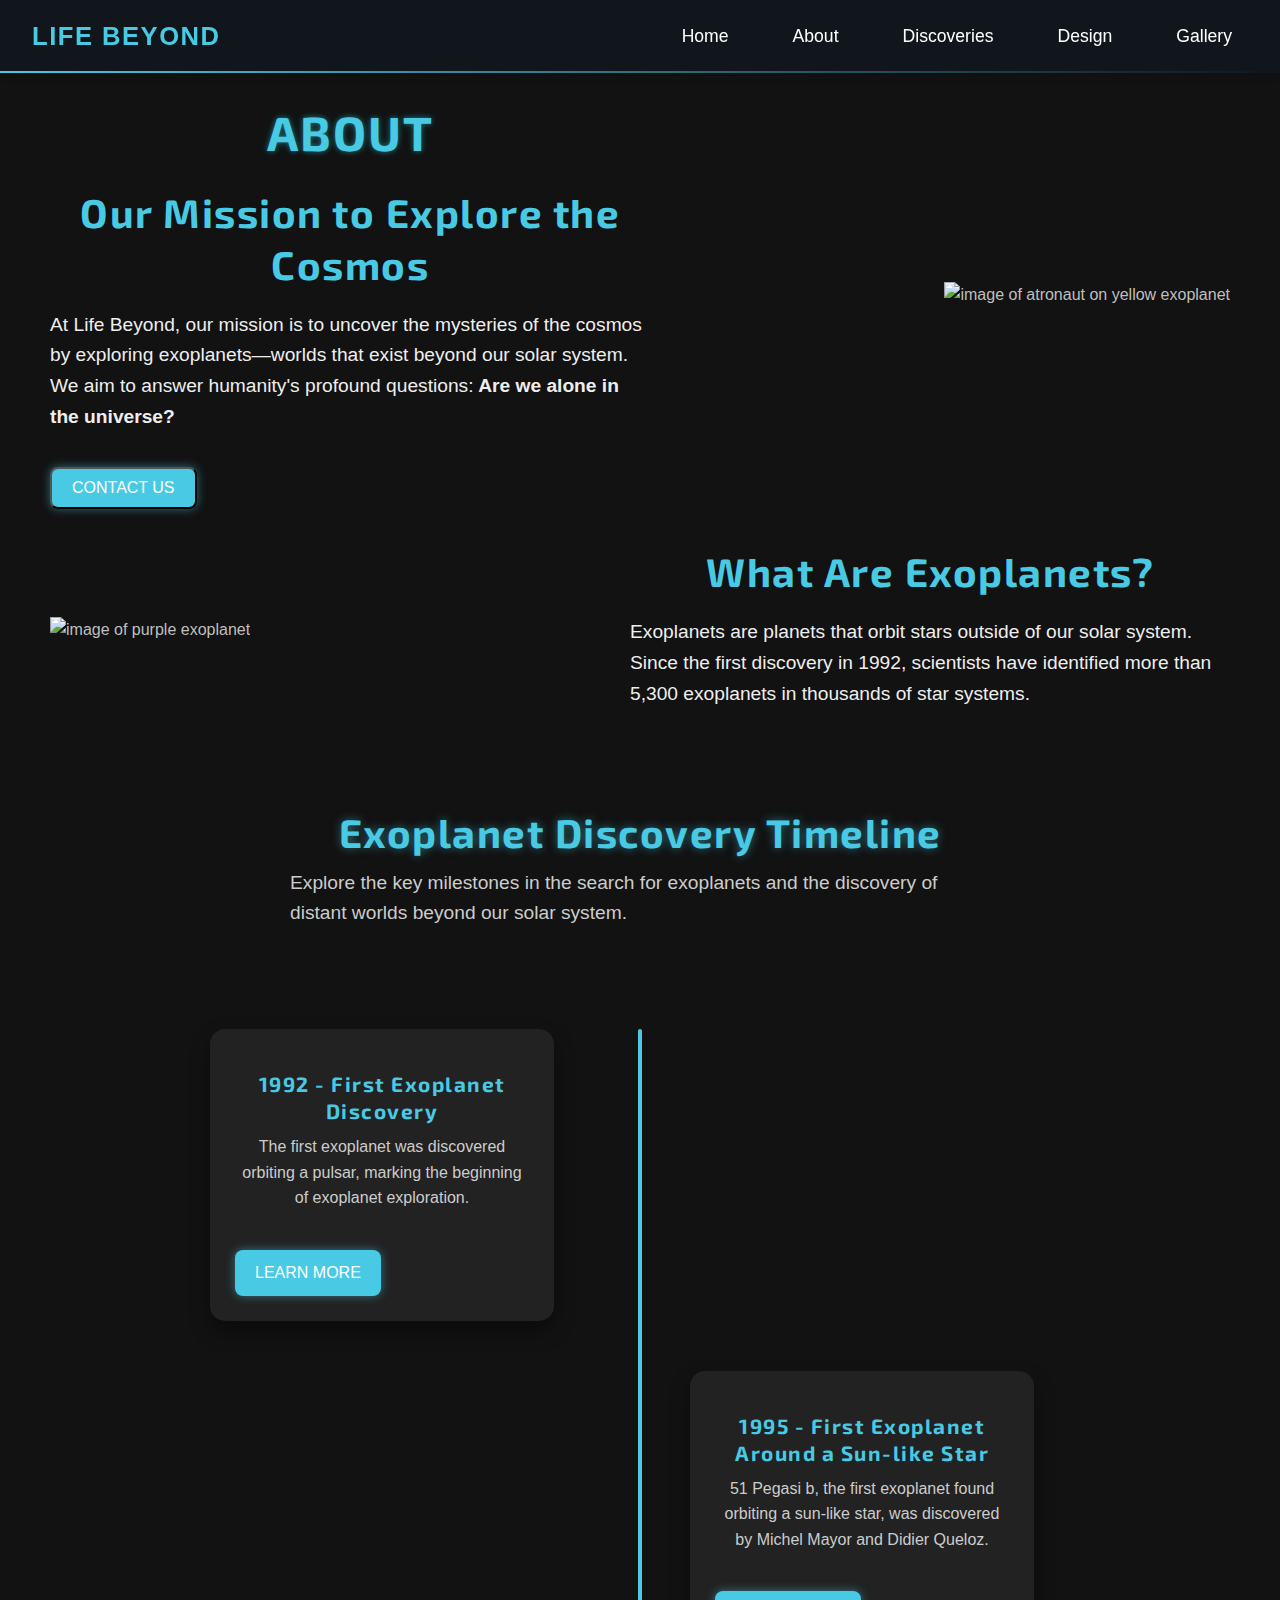
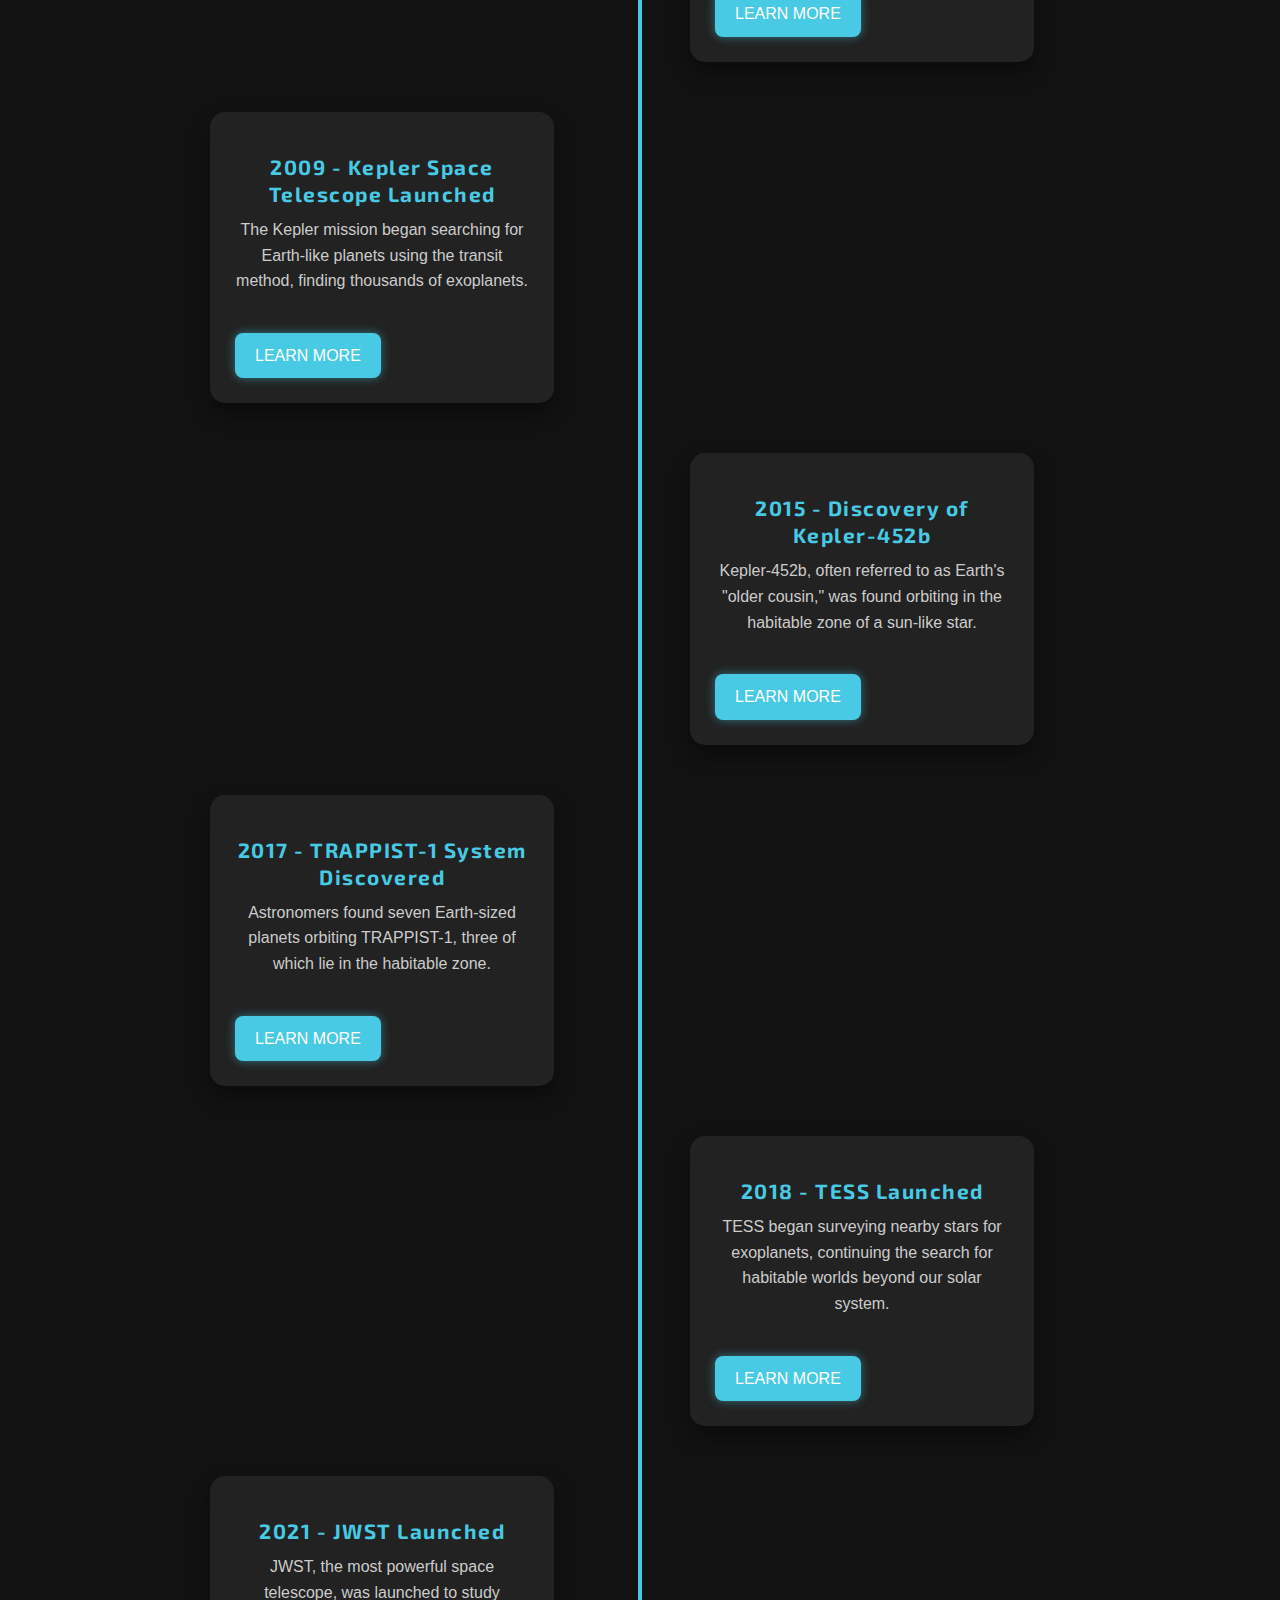
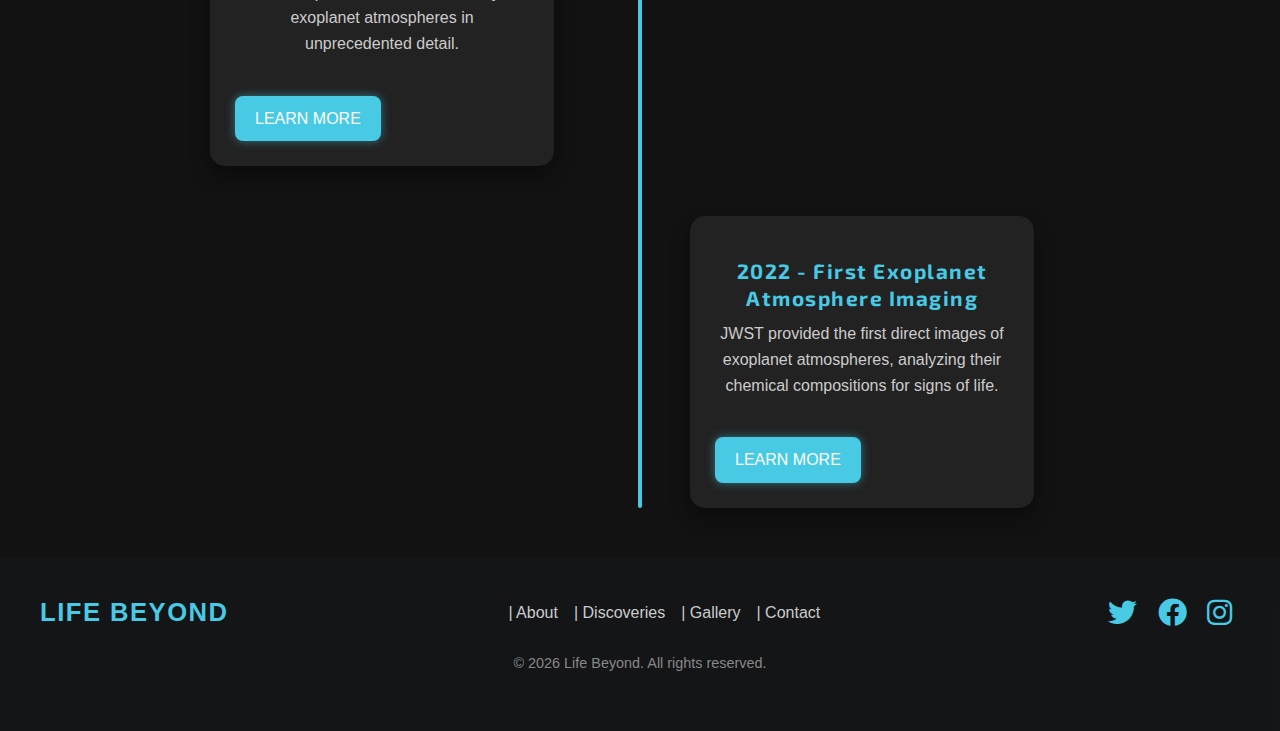
==== pages/about/index.html @ 1c59fee0 "scroll" ====
<!DOCTYPE html>
<html lang="en">
<head>
    <meta charset="UTF-8">
    <meta name="viewport" content="width=device-width, initial-scale=1.0">
    <title>About</title>
    <meta name="description" content="Explore the possibilities of life beyond Earth with our interactive data visualizations and insights into space research.">
    <meta name="author" content="Aaminah Habib">
    <meta name="keywords" content="space, exoplanets, life beyond earth, universe, space research">
    <meta property="og:title" content="Life Beyond">
    <meta property="og:description" content="Discover life beyond earth with interactive content and in-depth analysis.">
    <meta property="og:type" content="website">
    <link rel="stylesheet" href="../../assets/css/styles.css">
    <link rel="stylesheet" href="../../assets/css/about-styles.css">
        <!-- Font Awesome for icons  -->
    <link rel="stylesheet" href="https://cdnjs.cloudflare.com/ajax/libs/font-awesome/6.0.0-beta3/css/all.min.css">

</head>
<body>

    <!-- Navbar will be injected here -->
    <header id="navbar"></header>

    <main id="about-content">
       
         <!-- Section 1: Mission Overview -->
    <section class="section">
        <div class="section-text">
            <h1>About</h1>
            <h2>Our Mission to Explore the Cosmos</h2>
            <p>At Life Beyond, our mission is to uncover the mysteries of the cosmos by exploring exoplanets—worlds that exist beyond our solar system. We aim to answer humanity's profound questions:<strong> Are we alone in the universe?</strong></p>
        
         
        <!-- Contact Button to open the form modal -->
<button id="openFormBtn" class="button cta-button"  aria-label="Contact Us">Contact Us</button>


<!-- Modal for the form -->
<div id="formModal" class="modal">
    <div class="modal-content">
        <span class="closeBtn" aria-label="Close">&times;</span> <!-- Close button -->
        <h2>Contact Us</h2>
        <form id="contactForm" autocomplete="off">
            <div class="form-group">
                <label for="name">Name:</label>
                <input type="text" id="name" name="name" placeholder="Enter your name" required>
                <small class="error-message" id="nameError"></small>
            </div>

            <div class="form-group">
                <label for="email">Email:</label>
                <input type="email" id="email" name="email" placeholder="Enter your email" required>
                <small class="error-message" id="emailError"></small>
            </div>

            <div class="form-group">
                <label for="password">Password:</label>
                <input type="password" id="password" name="password" placeholder="Enter a strong password" required>
                <small class="error-message" id="passwordError"></small>
                <div class="password-strength" id="passwordStrength">
                    <div style="width: 0%; height: 100%;"></div>
                </div>
            </div>

            
            <div class="form-group">
                <label for="phone">Phone Number:</label>
                <input type="tel" id="phone" name="phone" placeholder="Enter phone number" required>
                <small class="error-message" id="phoneError"></small>
            </div>
            

            <div class="form-group">
                <label for="message">Message:</label>
                <textarea id="message" name="message" placeholder="Write your message (max 200 chars)" maxlength="200" required></textarea>
                <small class="error-message" id="messageError"></small>
            </div>

            <button type="submit" id="submitBtn" disabled>Submit</button>
            <p id="successMessage" style="display: none; color: green;">Form submitted successfully! We will reach out soon.</p>
        </form>
    </div>
</div>

        </div>
        <div class="section-image">
            <figure>
                <img src="/WSOA3029A_2549309/assets/images/exoplanet.png" alt="image of atronaut on yellow exoplanet" class="milestone-image">
        <!-- image credits-https://www.cleanpng.com/png-transitmethode-exoplanet-astronomy-6503883/ -->
            </figure>
            
    </div>
    </section>

    <!-- Section 2: What Are Exoplanets -->
    <section class="section reverse">
        <div class="section-text">
            <h2>What Are Exoplanets?</h2>
            <p>Exoplanets are planets that orbit stars outside of our solar system. Since the first discovery in 1992, scientists have identified more than 5,300 exoplanets in thousands of star systems.</p>
        </div>
        <div class="section-image">
          
    <figure>
        <figure>
            <img src="/WSOA3029A_2549309/assets/images/exoplanet.png" alt="image of purple exoplanet" class="milestone-image">
            <!-- image credits-https://www.cleanpng.com/png-halo-close-up-of-moon-with-pink-halo-8139968/download-png.html -->
    </figure>
        </div>
    </section>
   <!-- Section 3: Timeline Introduction -->
   <section class="timeline-intro">
    <h2>Exoplanet Discovery Timeline</h2>
    <p>Explore the key milestones in the search for exoplanets and the discovery of distant worlds beyond our solar system.</p>
</section>

 <!-- Section 3: Timeline of Discoveries -->
 <section class="timeline">
    <div class="milestone left">
        <h2>1992 - First Exoplanet Discovery</h2>
        <p>The first exoplanet was discovered orbiting a pulsar, marking the beginning of exoplanet exploration.</p>
        <a href="https://en.wikipedia.org/wiki/Exoplanet" class="button cta-button" aria-label="learn more button" target="_blank">Learn More</a>
    </div>

    <div class="milestone right">
        <h2>1995 - First Exoplanet Around a Sun-like Star</h2>
        <p>51 Pegasi b, the first exoplanet found orbiting a sun-like star, was discovered by Michel Mayor and Didier Queloz.</p>
        <a href="https://www.nasa.gov/feature/jpl/51-pegasi-b-first-exoplanet-around-a-sun-like-star" aria-label="learn more button" class="button cta-button" target="_blank">Learn More</a>
    </div>

    <div class="milestone left">
        <h2>2009 - Kepler Space Telescope Launched</h2>
        <p>The Kepler mission began searching for Earth-like planets using the transit method, finding thousands of exoplanets.</p>
        <a href="https://www.nasa.gov/mission_pages/kepler/overview/index.html" aria-label="learn more button" class="button cta-button" target="_blank">Learn More</a>
    </div>

    <div class="milestone right">
        <h2>2015 - Discovery of Kepler-452b</h2>
        <p>Kepler-452b, often referred to as Earth's "older cousin," was found orbiting in the habitable zone of a sun-like star.</p>
        <a href="https://www.nasa.gov/keplerbriefing0723" class="button cta-button" aria-label="learn more button" target="_blank">Learn More</a>
    </div>

    <div class="milestone left">
        <h2>2017 - TRAPPIST-1 System Discovered</h2>
        <p>Astronomers found seven Earth-sized planets orbiting TRAPPIST-1, three of which lie in the habitable zone.</p>
        <a href="https://www.nasa.gov/mission_pages/spitzer/news/spitzer20170222.html" aria-label="learn more button" class="button cta-button" target="_blank">Learn More</a>
    </div>

    <div class="milestone right">
        <h2>2018 - TESS Launched</h2>
        <p>TESS began surveying nearby stars for exoplanets, continuing the search for habitable worlds beyond our solar system.</p>
        <a href="https://www.nasa.gov/tess-transiting-exoplanet-survey-satellite" aria-label="learn more button" class="button cta-button" target="_blank">Learn More</a>
    </div>

    <div class="milestone left">
        <h2>2021 - JWST Launched</h2>
        <p>JWST, the most powerful space telescope, was launched to study exoplanet atmospheres in unprecedented detail.</p>
        <a href="https://www.nasa.gov/jwst" aria-label="learn more button"class="button cta-button" target="_blank">Learn More</a>
    </div>

    <div class="milestone right">
        <h2>2022 - First Exoplanet Atmosphere Imaging</h2>
        <p>JWST provided the first direct images of exoplanet atmospheres, analyzing their chemical compositions for signs of life.</p>
        <a href="https://www.nasa.gov/jwst/first-exoplanet-images" aria-label="learn more button" class="button cta-button" target="_blank">Learn More</a>
    </div>
</section>
<!-- Back to Top Button -->
<button id="back-to-top" title="Go to top" aria-label="Scroll back to top">↑</button>


</main>

    <!-- JS file for navigation -->
    <script src="../../assets/js/navigation.js" defer></script>
    <script src="../../assets/js/form.js" defer ></script>

    <!-- Include the intl-tel-input CSS -->
<link rel="stylesheet" href="https://cdnjs.cloudflare.com/ajax/libs/intl-tel-input/17.0.8/css/intlTelInput.css">

<!-- Include the intl-tel-input JS -->
<script src="https://cdnjs.cloudflare.com/ajax/libs/intl-tel-input/17.0.8/js/intlTelInput.min.js"></script>

</body>
</html>
---- assets/css/styles.css ----
/* Import Google Font (Orbitron) for a spacey, futuristic feel */
@import url('https://fonts.googleapis.com/css2?family=Exo+2:wght@400;600&display=swap');
/* Universal styles */
* {
  margin: 0;
  padding: 0;
  box-sizing: border-box;
}

body {
  font-family: 'Arial', sans-serif;
  background-color: #121212; /* #282828 Space-like dark background */
  color: #bfbfbf;
  margin: 0;
  padding-top: 70px;
  line-height: 1.6; 
}
/* Ensure the main layout takes up the full height of the page */
html, body {
  height: 100%;
  margin: 0;
  display: flex;
  flex-direction: column;
}

/* The main content should take up all available space, pushing the footer to the bottom */
#content {
  flex: 1;
}
/* Main Heading (H1) */
h1 {
  font-family: 'Exo 2', sans-serif; /* Futuristic and soft */
  font-size: 3rem; /* Largest heading */
  color: #48cae4; /* Teal color */
  
  text-align: center;
  letter-spacing: 2px; /* Spaced out for emphasis */
  margin: 1.5rem 0;
  line-height: 1.2;
  transition: color 0.3s ease-in-out;
  text-transform: uppercase;
  /* Subtle Glow Effect */
  text-shadow: 
    0 0 5px rgba(72, 202, 228, 0.4), 
    0 0 8px rgba(0, 255, 255, 0.2);
}

/* Heading 2 (H2) */
h2 {
  font-family: 'Exo 2', sans-serif;
  font-size: 2.4rem; /* Slightly smaller than H1 */
  color: #cccccc; /* Lighter color for hierarchy */
  
  text-align: center;
  letter-spacing: 1.5px;
  margin: 1rem 0;
  line-height: 1.3;
  text-shadow: none; /* No glow for subheadings */
}

/* Heading 3 (H3) */
h3 {
  font-family: 'Exo 2', sans-serif;
  font-size: 2rem;
  color: #cccccc;
  
  text-align: center;
  letter-spacing: 1.2px;
  margin: 0.8rem 0;
  line-height: 1.3;
  text-shadow: none;
}

/* Heading 4 (H4) */
h4 {
  font-family: 'Exo 2', sans-serif;
  font-size: 1.6rem;
  color: #b0b0b0;
 
  text-align: center;
  letter-spacing: 1px;
  margin: 0.8rem 0;
  line-height: 1.3;
  text-shadow: none;
}

/* Heading 5 (H5) */
h5 {
  font-family: 'Exo 2', sans-serif;
  font-size: 1.4rem;
  color: #a0a0a0;

  text-align: center;
  letter-spacing: 0.8px;
  margin: 0.6rem 0;
  line-height: 1.3;
  text-shadow: none;
}

/* Heading 6 (H6) */
h6 {
  font-family: 'Exo 2', sans-serif;
  font-size: 1.2rem;
  color: #909090;
 
  text-align: center;
  letter-spacing: 0.6px;
  margin: 0.6rem 0;
  line-height: 1.2;
  text-shadow: none;
}

/* Responsive scaling for smaller screens */
@media (max-width: 768px) {
  h1 {
    font-size: 2.2rem;
    letter-spacing: 1.2px;
  }

  h2 {
    font-size: 2rem;
    letter-spacing: 1.2px;
  }

  h3 {
    font-size: 1.8rem;
    letter-spacing: 1px;
  }

  h4 {
    font-size: 1.4rem;
  }

  h5 {
    font-size: 1.2rem;
  }

  h6 {
    font-size: 1rem;
  }
}

/* General body paragraph styling */
p {
  font-family: 'Roboto', sans-serif; /* Clean, modern font */
  font-size: 1rem; /* Equivalent to 16px */
  line-height: 1.6; /* Comfortable line height */
  color: #eeeeee; /* Soft off-white for readability */
  margin-bottom: 1.5rem; /* Space between paragraphs */
  text-align: left; /* Left-aligned for readability */
  max-width: 800px; /* Limit the width to improve readability on larger screens */
  margin-left: auto; /* Center the text block */
  margin-right: auto;
}

/* Alternative paragraph style for quotes or special emphasis */
p.quote {
  font-size: 1.2rem; /* Slightly larger for emphasis */
  color: #48cae4; /* Match your theme color */
  font-style: italic; /* Italics for emphasis */
  text-align: center; /* Centered for a quote effect */
  line-height: 1.8; /* More space for emphasis */
}

/* Links inside paragraphs */
p a {
  color: #48cae4; /* Use your theme's teal color for links */
  text-decoration: underline;
  transition: color 0.3s ease-in-out;
}

p a:hover {
  color: #00ffff; /* Lighter hover effect for interaction */
}

/* Global Button Style */
.button {
  background-color: #48cae4;
  color: white;
  padding: 10px 20px; /* Reduced padding */
  border-radius: 8px; /* Slightly smaller radius */
  font-size: 1rem; /* Reduced font size */
  text-transform: uppercase;
  text-decoration: none;
  box-shadow: 0 0 10px rgba(72, 202, 228, 0.5); /* Smaller shadow */
  transition: box-shadow 0.3s ease, transform 0.3s ease;
  margin-top: 15px; /* Reduced margin */
  display: inline-block;
  cursor: pointer;
}

/* Hover state: button gets slightly bigger and glows */
.button:hover {
  transform: scale(1.05); /* Slightly increase size */
  box-shadow: 0 6px 15px rgba(72, 202, 228, 0.8); /* More pronounced glow effect */
}

/* Active (click) state: button darkens slightly */
.button:active {
  background-color: #36b0c2; /* Darker teal color */
  transform: scale(0.98); /* Slightly smaller to simulate click */
  box-shadow: 0 4px 8px rgba(72, 202, 228, 0.7); /* Maintain slight shadow on click */
}

/* Navbar Styles */
/* Navbar Logo Styles */
.navbar-logo .logo-link {
  font-family: 'Orbitron', sans-serif; /* Futuristic font */
  font-size: 1.6rem; /* Adjust size as needed */
  text-transform: uppercase;
  color: #48cae4; /* Keep the teal color consistent */
  text-decoration: none;
  font-weight: bold;
  letter-spacing: 1.5px;
  display: flex;
  align-items: center;
  transition: color 0.3s ease, text-shadow 0.3s ease;
}

/* Add icon before the text */
.navbar-logo .logo-link i {
  margin-right: 10px;
  font-size: 1.4rem; /* Icon size */
  transition: transform 0.3s ease; /* Add hover animation */
}

/* Logo hover effects */
.navbar-logo .logo-link:hover {
  color: #00ffff; /* Slightly brighter color on hover */
  text-shadow: 0 0 10px rgba(0, 255, 255, 0.6); /* Neon glow effect */
}

.navbar-logo .logo-link:hover i {
  transform: rotate(20deg); /* Slight tilt for the icon on hover */
  
}

.navbar {
  display: flex;
  justify-content: space-between;
  align-items: center;
  padding: 1rem 2rem;
  background-color: #10161b;
  backdrop-filter: none; /* Remove the frosted glass effect */
  color: #ffffff;
  position: fixed;
  top: 0;
  width: 100%;
  z-index: 1000;
  transition: all 0.3s ease-in-out;
  box-shadow: 0 4px 8px rgba(0, 0, 0, 0.1); /* Soft shadow to lift the nav */
}

/* Add more shadow when scrolling */
.navbar.scrolled {
  background-color: rgba(26, 37, 47, 0.8); /* Darker opaque when scrolling */
  box-shadow: 0 8px 16px rgba(0, 0, 0, 0.3); /* Enhance shadow on scroll */
  transition: background-color 0.3s ease;
}

/* Thin separator line beneath the navbar */
.navbar::after {
  content: '';
  position: absolute;
  bottom: 0;
  left: 0;
  width: 100%;
  height: 2px;
  background: linear-gradient(to right, #48cae4, transparent); /* Cool gradient line */
}

/* Adjust navbar links to stand out against the transparent background */
.navbar-links a {
  color: #ffffff;
  text-decoration: none;
  font-size: 1.1rem;
  padding: 0.5rem 1rem;
  transition: color 0.3s ease, opacity 0.3s ease;
  position: relative;
}

/* On hover, make text teal */
.navbar-links a:hover {
  color: #48cae4;
  opacity: 1;
}


.navbar-logo a {
  color: #48cae4; /* Teal for a sleek, modern look */
  font-size: 2rem;
  text-decoration: none;
  font-weight: bold;
  letter-spacing: 1.5px;
}

.navbar-links ul {
  list-style: none;
  display: flex;
  gap: 2rem;
}

.navbar-links li {
  position: relative;
}

.navbar-links a {
  color: #ffffff;
  text-decoration: none;
  font-size: 1.1rem;
  padding: 0.5rem 1rem;
  transition: color 0.3s ease, opacity 0.3s ease;
  position: relative; /* Needed for icon positioning */
}

.navbar-links a:hover {
  color: #48cae4;
  opacity: 1; /* Full opacity on hover */
}

/* Reduce opacity of other menu items on hover */
.navbar-links a:not(:hover) {

  transition: opacity 0.3s ease;
}

/* Icons - initially hidden */
.navbar-links i {
  opacity: 0; /* Hide icon by default */
  position: absolute;
  left: -1.5rem; /* Position icon left of the text */
  transition: opacity 0.3s ease;
}

/* Show icon on hover */
.navbar-links a:hover i {
  opacity: 1; /* Show icon on hover */
}

/* Current page indicator */
.navbar-links a.active {
  color: #48cae4; /* Highlight current page */
  border-bottom: 2px solid #48cae4;
}

.navbar-links a.active i {
  opacity: 1; /* Keep the icon visible on the current page */
}

@media (max-width: 768px) {
  .navbar-links a:hover {
    color: #48cae4;
    border-bottom: none; /* No underline in mobile view */
  }

  .navbar-links i {
    left: 0; /* Adjust icon position in mobile */
  }
}

/* Mobile Toggle Button */
.navbar-toggle {
  display: none;
  cursor: pointer;
  z-index: 2000; /* Ensure the close button stays on top */
}

.navbar-toggle .toggle-icon {
  font-size: 2rem;
  color: #ffffff; /* Initially white */
  transition: all 0.3s ease-in-out;
}

.navbar-toggle .toggle-icon:hover {
  color: #48cae4; /* Change to teal when hovered */
}

/* Full-screen mobile navigation */
.navbar-links {
  transition: transform 0.3s ease-in-out;
}

@media (max-width: 768px) {
  .navbar-links {
    position: fixed;
    top: 0;
    right: 0;
    width: 100%;
    height: 100vh;
    background-color: rgba(0, 0, 0, 0.9); /* Slightly transparent for sleekness */
    display: flex;
    justify-content: center;
    align-items: center;
    transform: translateX(100%); /* Hidden off-screen */
    z-index: 1000; /* Adjust z-index to stay below toggle icon */
  }

  .navbar-links.active {
    transform: translateX(0); /* Slide-in menu */
  }
  

  .navbar-links ul {
    flex-direction: column;
    gap: 2.5rem;
  }

  .navbar-links a {
    font-size: 2rem;
  }

  .navbar-toggle {
    display: block;
    position: relative;
    z-index: 2001;
  }
}
/* Default white text for navbar links */
.navbar-links a {
  color: #ffffff;  /* Make all links white */
  text-decoration: none;
  font-size: 1.1rem;
  padding: 0.5rem 1rem;
  transition: color 0.3s ease, border-bottom 0.3s ease, opacity 0.3s ease;
  position: relative;
}

/* Active link styling: Highlight current page */
.navbar-links li.active a {
  color: #48cae4;  /* Teal color for the active page */
  border-bottom: 2px solid #48cae4; /* Underline to highlight */
}

/* Active link icon styling */
.navbar-links li.active i {
  opacity: 1; /* Show icon for the active page */
  color: #48cae4; /* Highlight the icon as well */
}

/* On hover, make text teal and show the icon */
.navbar-links a:hover {
  color: #48cae4;
  opacity: 1;
  
}

.navbar-links i {
  opacity: 0; /* Hide icons by default */
  transition: opacity 0.3s ease;
}

/* Show icons when hovering on a link */
.navbar-links a:hover i {
  opacity: 1; /* Show icons on hover */
  transform: scale(1.05); /* Slightly increase size */
}


/* Smooth scrolling */
html {
  scroll-behavior: smooth;
}

/* Navbar shadow on scroll */
.navbar.scrolled {
  background-color: #10161b; /* Slightly darker on scroll */
  box-shadow: 0 8px 16px rgba(0, 0, 0, 0.3); /* Enhance shadow on scroll */
  transition: background-color 0.3s ease;
}


/* Footer styling */
.footer {
  background: rgba(26, 37, 47, 0.2); /* Transparent with subtle gradient */
  backdrop-filter: none; /* not anymore for now Frosted glass effect */
  color: #cccccc;
  padding: 2rem 0;
  text-align: center;
  width: 100%;
  bottom: 0;
}

.footer-content {
  display: flex;
  justify-content: space-between;
  align-items: center;
  flex-wrap: wrap;
  max-width: 1200px;
  margin: 0 auto;
}

/* Footer logo */
.footer-logo .logo-link {
  font-family: 'Orbitron', sans-serif;
  font-size: 1.6rem;
  color: #48cae4;
  text-transform: uppercase;
  text-decoration: none;
  font-weight: bold;
  letter-spacing: 1.5px;
  transition: color 0.3s ease, text-shadow 0.3s ease;
}

.footer-logo .logo-link:hover {
  color: #00ffff;
  text-shadow: 0 0 10px rgba(0, 255, 255, 0.6);
}

/* Social media icons */
.footer-social a {
  margin: 0 0.5rem;
  font-size: 1.8rem; /* Larger icons for better touch interaction */
  color: #48cae4;
  transition: color 0.3s ease, text-shadow 0.3s ease;
}

.footer-social a:hover {
  color: #ffffff;
  text-shadow: 0 0 10px #48cae4;
}

/* Footer navigation links */
.footer-links ul {
  list-style: none;
  display: flex;
  gap: 1rem;
  padding: 0;
}

.footer-links li {
  display: inline;
}

.footer-links a {
  color: #cccccc;
  text-decoration: none;
  transition: color 0.3s ease;
}

.footer-links a:hover {
  color: #00ffff;
  text-shadow: 0 0 10px rgba(0, 255, 255, 0.6);
}

/* Copyright */
.footer-copyright {
  margin-top: 1rem;
  font-size: 0.9rem;
  color: #888;
  text-align: center;
 
  
}

/* Responsive Footer for Smaller Screens */
@media (max-width: 768px) {
  .footer-content {
    flex-direction: column;
    text-align: center;
  }

  .footer-links ul {
    flex-direction: column;
    gap: 10px;
  }

  .footer-logo a {
    font-size: 1.4rem;
  }

  .footer-social a {
    font-size: 1.6rem;
  }
}


/* Back to Top Button */
#back-to-top {
  display: none; /* Hidden by default */
  position: fixed; /* Stays in place when scrolling */
  bottom: 20px; /* 20px from the bottom of the page */
  right: 20px; /* 20px from the right of the page */
  z-index: 9999; /* Ensures it's above all other elements, including the footer */
  font-size: 18px;
  background-color: #48cae4; /* Button color */
  color: white;
  border: none;
  outline: none;
  width: 50px;
  height: 50px;
  border-radius: 40%; /* Round button */
  cursor: pointer;
  box-shadow: 0 5px 10px rgba(0, 0, 0, 0.2); /* Optional shadow */
  transition: opacity 0.3s ease;
}

/* Button hover effect */
#back-to-top:hover {
  transform: scale(1.05); /* Slightly increase size */
  box-shadow: 0 6px 15px rgba(72, 202, 228, 0.8); /* More pronounced glow effect */
}

#back-to-top:active {
  background-color: #36b0c2; /* Darker teal color */
  transform: scale(0.98); /* Slightly smaller to simulate click */
  box-shadow: 0 4px 8px rgba(72, 202, 228, 0.7); /* Maintain slight shadow on click */
}



/* Show the button when it's visible */
#back-to-top.show {
  display: block;
}
/* For tablet and smaller screens */
@media (max-width: 768px) {
  #back-to-top {
    width: 40px;
    height: 40px;
    font-size: 16px;
    bottom: 15px; /* Slightly higher for smaller screens */
    right: 15px; /* Adjust right spacing */
  }
}

/* For mobile screens */
@media (max-width: 480px) {
  #back-to-top {
    width: 35px;
    height: 35px;
    font-size: 14px;
    bottom: 10px; /* Further adjustment */
    right: 10px; /* Adjust right spacing */
  }
}

/*line styles*/
/* Container for the starry line */

.starry-line {
  position: relative;
  width: 100%;
  height: 5px; /* Narrow line for subtle effect */
  background: linear-gradient(to right, #243B55, #141E30); /* Subtle dark gradient */
  overflow: hidden;
}

/* Styling for sparkles */
.sparkle {
  position: absolute;
  width: 3px;
  height: 3px;
  border-radius: 50%;
  background-color: #FFD700; /* Gold color for the sparkles */
  opacity: 0;
  animation: sparkle 3s infinite ease-in-out;
}

/* Animation for sparkles */
@keyframes sparkle {
  0%, 100% { opacity: 0; }
  50% { opacity: 1; } /* Peak opacity at mid-point to create a twinkle effect */
}
/* Larger screens */
@media (min-width: 768px) {
  .sparkle {
    width: 3px; /* Slightly larger sparkles for tablets and desktops */
    height: 3px;
  }
}

/* Animation for sparkles */
@keyframes sparkle {
  0%, 100% { opacity: 0; }
  50% { opacity: 1; } /* Peak opacity at mid-point to create a twinkle effect */
}
---- assets/css/about-styles.css ----
/* Section layout styling for larger screens (default) */
.section {
    display: flex;
    padding: 10px 50px; 
    align-items: center;
    justify-content: space-between;
}

.section.reverse {
    flex-direction: row-reverse;
}

/* Section Text */
.section-text {
    max-width: 600px;
    animation: fadeIn 2s ease-in-out;
}

.section-text h2 {
    font-size: 2.5rem;
    color: #48cae4;
    margin-bottom: 20px;
}

.section-text p {
    font-size: 1.2rem;
    line-height: 1.6;
    margin-bottom: 20px;
}

/* Section Images */
.section-image img {
    max-width: 400px;
 
    animation: slideIn 2s ease-in-out;
}

/* Styling for Contact Button */
.contact-button {
    display: inline-block;
    padding: 12px 24px;
    background-color: #48cae4;
    color: white;
    text-transform: uppercase;
    font-weight: bold;
    border-radius: 8px;
    text-decoration: none;
    margin-top: 20px;
    font-size: 1.1rem;
    transition: background-color 0.3s ease, transform 0.3s ease;
  
}

/* Hover Effect */
.contact-button:hover {
    transform: scale(1.1);
    box-shadow: 0 0 10px rgba(72, 202, 228, 0.7);
}

/* Responsive Button */
@media (max-width: 768px) {
    .contact-button {
        font-size: 1rem;
        padding: 10px 20px;
    }
}






/* Timeline Introduction Styling */
.timeline-intro {
    text-align: left;
    padding: 50px 20px;
    color: #48cae4;
}

.timeline-intro h2 {
    font-size: 2.5rem;
    margin-bottom: 10px;
    color: #48cae4;
    text-shadow: 0 0 10px rgba(72, 202, 228, 0.5);
}

.timeline-intro p {
    font-size: 1.2rem;
    color: #cccccc;
    max-width: 700px;
    margin: 0 auto;
}

/* Timeline Styling */
.timeline {
    position: relative;
    max-width: 900px;
    margin: 50px auto;
    padding: 0 20px;
}

/* Central Line */
.timeline::after {
    content: '';
    position: absolute;
    width: 4px;
    background-color: #48cae4;
    top: 0;
    bottom: 0;
    left: 50%;
    margin-left: -2px;
    border-radius: 2px; /* Rounded timeline */
}

/* Timeline Card Styling */
.milestone {
    padding: 25px;
    background: #222;
    position: relative;
    width: 40%;
    border-radius: 15px;
    box-shadow: 0 10px 20px rgba(0, 0, 0, 0.4);
    margin-bottom: 50px;
    animation: fadeInUp 1.5s ease-in-out;
    transition: transform 0.3s ease;
    cursor: pointer;
}

/* Hover effect on card */
.milestone:hover {
    transform: scale(1.05); /* Slight zoom */
}

.milestone h2 {
    font-size: 1.3rem;
    color: #48cae4;
    margin-bottom: 10px;
    text-align: center;
}

.milestone p {
    color: #cccccc;
    font-size: 1rem;
    line-height: 1.6;
    text-align: center;
}

/* Left and Right Positioning */
.milestone.left {
    left: 0;
}

.milestone.right {
    left: 50%;
    transform: translateX(50px);
}

.milestone img {
    display: block;
    max-width: 50px;
    margin: 10px auto;
    border-radius: 50%;
    border: 2px solid #48cae4;
}

/* Hover effect on image */
.milestone img:hover {
    transform: scale(1.1);
    box-shadow: 0 0 10px rgba(72, 202, 228, 0.7);
}

/* Keyframes for Fade-in Animation */
@keyframes fadeInUp {
    from {
        opacity: 0;
        transform: translateY(30px);
    }
    to {
        opacity: 1;
        transform: translateY(0);
    }
}

/* Responsive Adjustments for Tablets */
@media (max-width: 1024px) {
    .section {
        flex-direction: column;
        text-align: center;
        padding: 50px 20px;
    }

    .section-text {
        margin-bottom: 20px;
    }

    .section-image img {
        max-width: 300px;
    }

    .milestone {
        width: 80%;
        margin: 20px auto;
    }

    .milestone.left, .milestone.right {
        left: 0;
        transform: translateX(0);
    }

    .timeline::after {
        left: 50%;
    }
}

/* Responsive Adjustments for Mobile */
@media (max-width: 768px) {
    .section {
        flex-direction: column;
        text-align: center;
        padding: 40px 20px;
    }

    .section-image img {
        max-width: 250px;
    }

    .section-text h2 {
        font-size: 2rem;
    }

    .section-text p {
        font-size: 1rem;
    }

    .milestone {
        width: 100%;
        margin-bottom: 40px;
    }

    .milestone.left, .milestone.right {
        left: 0;
        transform: none;
    }

    .timeline::after {
        left: 20px;
    }

    .milestone img {
        max-width: 40px;
    }

    /* Adjust font size for cards */
    .milestone h2 {
        font-size: 1.2rem;
    }

    .milestone p {
        font-size: 0.9rem;
    }
}

/*FORM STYLES*/


/* Open Form Button */
/* Modal Background */
.modal {
    display: none;
    position: fixed;
    z-index: 1;
    left: 0;
    top: 0;
    width: 100%;
    height: 100%;
    background-color: rgba(0, 0, 0, 0.7); /* Improved transparency */
    overflow: hidden; /* Prevent page scrolling when modal is open */
}

/* Modal Content */
.modal-content {
    background-color: white;
    margin: auto; /* Center horizontally and vertically */
    padding: 25px;
    border-radius: 8px;
    width: 90%; /* Adjusted for responsiveness */
    max-width: 500px; /* Maximum width for larger screens */
    max-height: 90vh; /* Max height for smaller screens */
    box-shadow: 0px 4px 16px rgba(0, 0, 0, 0.3);
    position: relative;
    top: 50%; /* Start from the middle of the screen */
    transform: translateY(-45%); /* Vertically center the modal */
    overflow-y: auto; /* Allow scrolling if content is taller than the modal */
}

/* Modal Fade In Animation */
@keyframes fadeIn {
    from { opacity: 0; }
    to { opacity: 1; }
}

/* Close Button */
.closeBtn {
    position: absolute;
    top: 10px;
    right: 15px;
    color:#48cae4;;
    font-size: 28px;
    font-weight: bold;
    cursor: pointer;
    transition: color 0.3s ease;
}

.closeBtn:hover {
    cursor: pointer;
    transform: scale(1.5); /* Slightly increase size */
  color: 0 6px 15px rgba(72, 202, 228, 0.8); /* More pronounced glow effect */
}

/* Form Group Styling */
.form-group {
    margin-bottom: 15px;
    text-align: left;
}

label {
    display: block;
    margin-bottom: 5px;
    font-weight: bold;
}

input, textarea {
    width: 100%;
    padding: 10px;
    border: 1px solid #ccc;
    border-radius: 5px;
    font-size: 14px;
    transition: border-color 0.3s ease;
}

input:focus, textarea:focus {
    border-color: #66afe9;
    box-shadow: 0 0 5px rgba(102, 175, 233, 0.5);
    outline: none;
}

/* Password Strength Meter */
.password-strength {
    margin-top: 5px;
    height: 10px;
    width: 100%;
    border-radius: 5px;
    background-color: #e0e0e0;
    position: relative;
}

.password-strength::before {
    content: '';
    position: absolute;
    top: 0;
    left: 0;
    height: 100%;
    border-radius: 5px;
    background-color: red;
    width: 0;
    transition: width 0.3s ease;
}

/* Submit Button */
button[type="submit"] {
    width: 100%;
    padding: 12px;
    background-color: #999;
    color: white;
    border: none;
    border-radius: 5px;
    font-size: 16px;
    cursor: not-allowed;
    transition: background-color 0.3s ease, transform 0.3s ease; 
}

button[type="submit"]:enabled {
    background-color: #FFD700; /* Active background */
    cursor: pointer
}
/* Hover effect when the button is enabled */
button[type="submit"]:enabled:hover {
    transform: scale(1.05); /* Slightly increase size */
    box-shadow: 0 6px 15px rgba(255, 215, 0, 0.8); /* More pronounced glow effect with yellow */
    background-color: #FFC700; /* Slightly darker yellow on hover */
  
}

/* Error Messages */
.error-message {
    color: red;
    font-size: 12px;
    display: none;
    margin-top: 5px;
}

/* Success Message */
#successMessage {
    margin-top: 15px;
    color: green;
    font-size: 14px;
}
/* Apply a transition effect to the dropdown */
.iti__country-list {
    max-height: 200px; /* Set a maximum height */
    overflow-y: scroll; /* Make it scrollable if the content exceeds the height */
    transition: max-height 0.3s ease-in-out; /* Smooth transition for the dropdown */
}

.iti__selected-dial-code {
    transition: transform 0.2s ease;
}

.iti--open .iti__country-list {
    max-height: 400px; /* Increase max height when dropdown is open */
}

/* Add any additional custom styling for the dropdown */
.iti__flag-container {
    border-radius: 5px; /* Round the edges for better design */
    box-shadow: 0px 4px 8px rgba(0, 0, 0, 0.2); /* Add shadow for better distinction */
}


/* Media Queries for Tablet and Mobile */

/* For tablets (max width 1024px) */
@media screen and (max-width: 1024px) {
    .modal-content {
        width: 80%;
        top: 50%; /* Keep it centered vertically */
        transform: translateY(-45%); /* Perfect center for tablet */
    }
}

/* For mobile phones (max width 768px) */
@media screen and (max-width: 768px) {
    .modal-content {
        width: 90%;
        top: 50%;
        transform: translateY(-45%); /* Perfect center for mobile */
    }

    input, textarea, button[type="submit"] {
        font-size: 16px; /* Slightly larger text for better readability */
    }
}
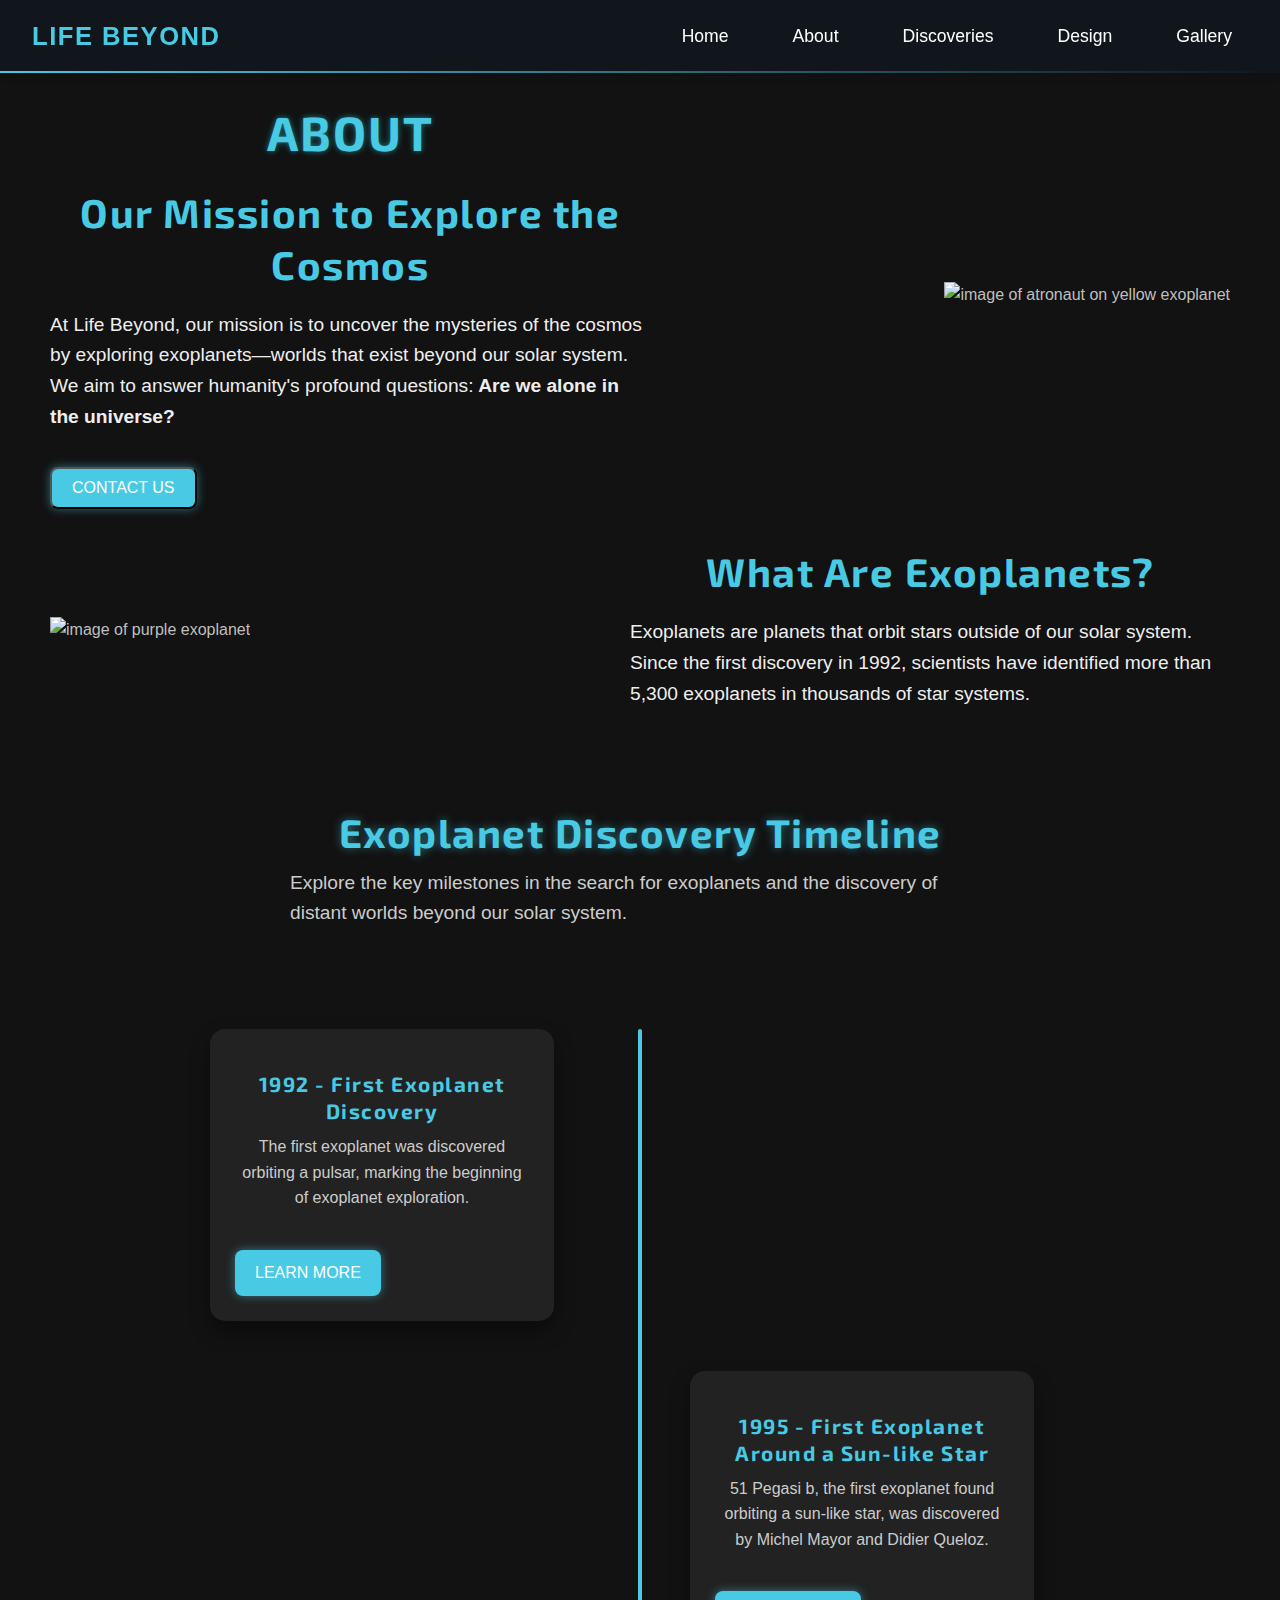
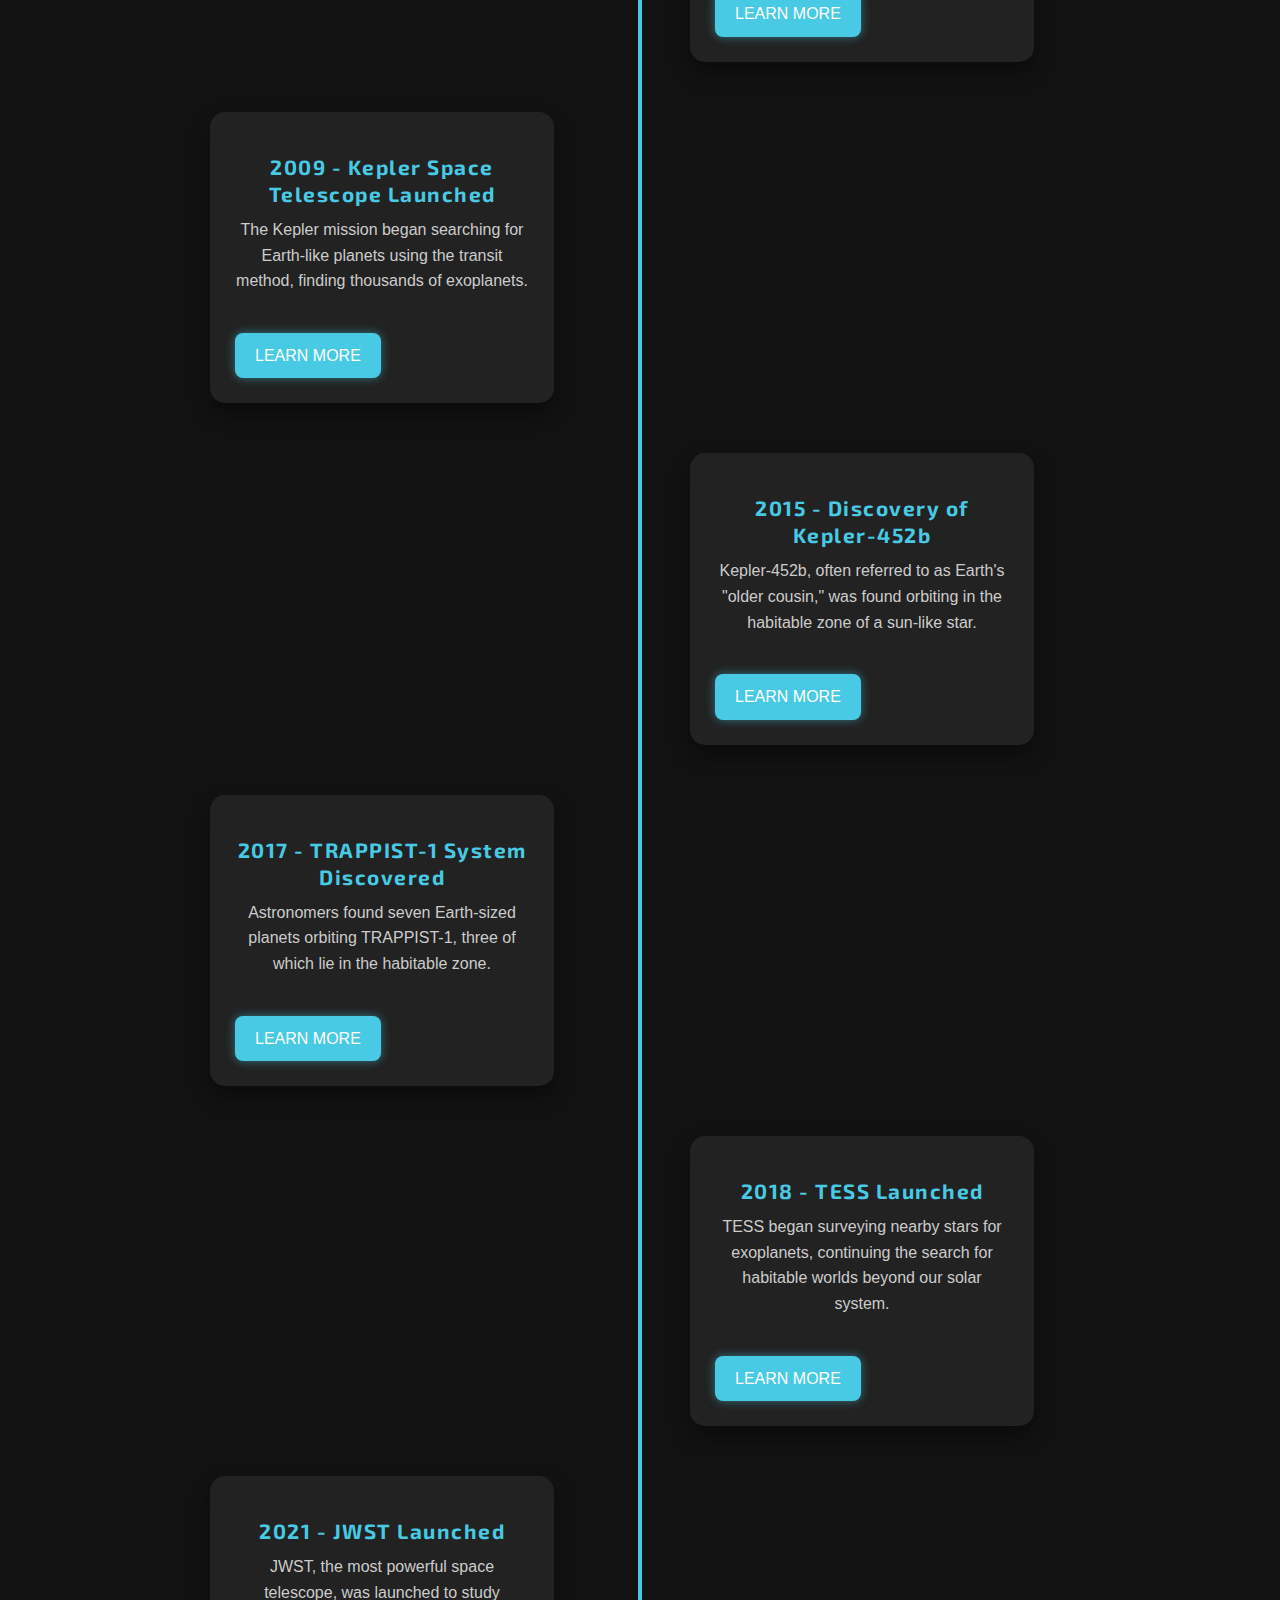
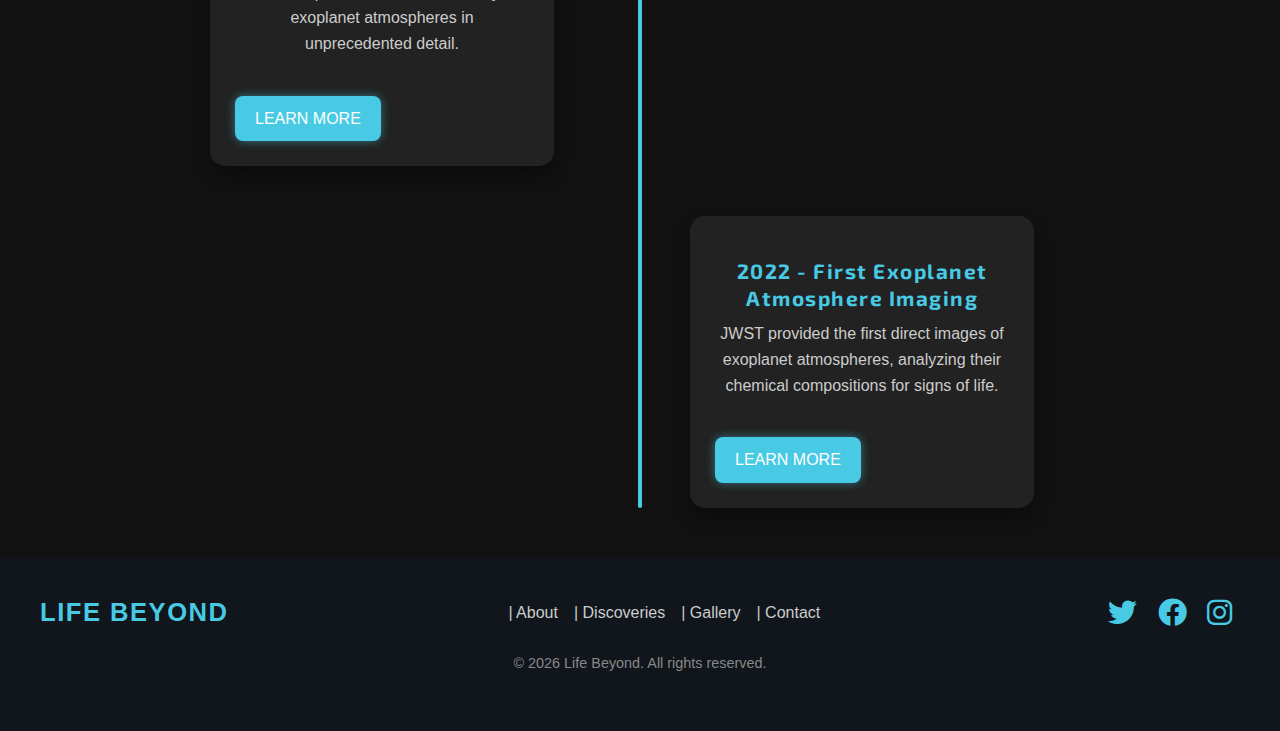
==== commit a1bcd23b: "fixing Semantic" ====
--- a/pages/about/index.html
+++ b/pages/about/index.html
@@ -1,183 +1,214 @@
 <!DOCTYPE html>
 <html lang="en">
+
 <head>
     <meta charset="UTF-8">
     <meta name="viewport" content="width=device-width, initial-scale=1.0">
     <title>About</title>
-    <meta name="description" content="Explore the possibilities of life beyond Earth with our interactive data visualizations and insights into space research.">
+    <meta name="description"
+        content="Explore the possibilities of life beyond Earth with our interactive data visualizations and insights into space research.">
     <meta name="author" content="Aaminah Habib">
     <meta name="keywords" content="space, exoplanets, life beyond earth, universe, space research">
     <meta property="og:title" content="Life Beyond">
-    <meta property="og:description" content="Discover life beyond earth with interactive content and in-depth analysis.">
+    <meta property="og:description"
+        content="Discover life beyond earth with interactive content and in-depth analysis.">
     <meta property="og:type" content="website">
     <link rel="stylesheet" href="../../assets/css/styles.css">
     <link rel="stylesheet" href="../../assets/css/about-styles.css">
-        <!-- Font Awesome for icons  -->
+    <!-- Font Awesome for icons  -->
     <link rel="stylesheet" href="https://cdnjs.cloudflare.com/ajax/libs/font-awesome/6.0.0-beta3/css/all.min.css">
 
 </head>
+
 <body>
 
     <!-- Navbar will be injected here -->
     <header id="navbar"></header>
 
     <main id="about-content">
-       
-         <!-- Section 1: Mission Overview -->
-    <section class="section">
-        <div class="section-text">
-            <h1>About</h1>
-            <h2>Our Mission to Explore the Cosmos</h2>
-            <p>At Life Beyond, our mission is to uncover the mysteries of the cosmos by exploring exoplanets—worlds that exist beyond our solar system. We aim to answer humanity's profound questions:<strong> Are we alone in the universe?</strong></p>
-        
-         
-        <!-- Contact Button to open the form modal -->
-<button id="openFormBtn" class="button cta-button"  aria-label="Contact Us">Contact Us</button>
-
-
-<!-- Modal for the form -->
-<div id="formModal" class="modal">
-    <div class="modal-content">
-        <span class="closeBtn" aria-label="Close">&times;</span> <!-- Close button -->
-        <h2>Contact Us</h2>
-        <form id="contactForm" autocomplete="off">
-            <div class="form-group">
-                <label for="name">Name:</label>
-                <input type="text" id="name" name="name" placeholder="Enter your name" required>
-                <small class="error-message" id="nameError"></small>
-            </div>
-
-            <div class="form-group">
-                <label for="email">Email:</label>
-                <input type="email" id="email" name="email" placeholder="Enter your email" required>
-                <small class="error-message" id="emailError"></small>
-            </div>
-
-            <div class="form-group">
-                <label for="password">Password:</label>
-                <input type="password" id="password" name="password" placeholder="Enter a strong password" required>
-                <small class="error-message" id="passwordError"></small>
-                <div class="password-strength" id="passwordStrength">
-                    <div style="width: 0%; height: 100%;"></div>
+
+        <!-- Section 1: Mission Overview -->
+        <section class="section">
+            <div class="section-text">
+                <h1>About</h1>
+                <h2>Our Mission to Explore the Cosmos</h2>
+                <p>At Life Beyond, our mission is to uncover the mysteries of the cosmos by exploring exoplanets—worlds
+                    that exist beyond our solar system. We aim to answer humanity's profound questions:<strong> Are we
+                        alone in the universe?</strong></p>
+
+
+                <!-- Contact Button to open the form modal -->
+                <button id="openFormBtn" class="button cta-button" aria-label="Contact Us">Contact Us</button>
+
+
+                <!-- Modal for the form -->
+                <div id="formModal" class="modal">
+                    <div class="modal-content">
+                        <span class="closeBtn" aria-label="Close">&times;</span> <!-- Close button -->
+                        <h2>Contact Us</h2>
+                        <form id="contactForm" autocomplete="off">
+                            <div class="form-group">
+                                <label for="name">Name:</label>
+                                <input type="text" id="name" name="name" placeholder="Enter your name" required>
+                                <small class="error-message" id="nameError"></small>
+                            </div>
+
+                            <div class="form-group">
+                                <label for="email">Email:</label>
+                                <input type="email" id="email" name="email" placeholder="Enter your email" required>
+                                <small class="error-message" id="emailError"></small>
+                            </div>
+
+                            <div class="form-group">
+                                <label for="password">Password:</label>
+                                <input type="password" id="password" name="password"
+                                    placeholder="Enter a strong password" required>
+                                <small class="error-message" id="passwordError"></small>
+                                <div class="password-strength" id="passwordStrength">
+                                    <div style="width: 0%; height: 100%;"></div>
+                                </div>
+                            </div>
+
+
+                            <div class="form-group">
+                                <label for="phone">Phone Number:</label>
+                                <input type="tel" id="phone" name="phone" placeholder="Enter phone number" required>
+                                <small class="error-message" id="phoneError"></small>
+                            </div>
+
+
+                            <div class="form-group">
+                                <label for="message">Message:</label>
+                                <textarea id="message" name="message" placeholder="Write your message (max 200 chars)"
+                                    maxlength="200" required></textarea>
+                                <small class="error-message" id="messageError"></small>
+                            </div>
+
+                            <button type="submit" id="submitBtn" disabled>Submit</button>
+                            <p id="successMessage" style="display: none; color: green;">Form submitted successfully! We
+                                will reach out soon.</p>
+                        </form>
+                    </div>
                 </div>
-            </div>
-
-            
-            <div class="form-group">
-                <label for="phone">Phone Number:</label>
-                <input type="tel" id="phone" name="phone" placeholder="Enter phone number" required>
-                <small class="error-message" id="phoneError"></small>
-            </div>
-            
-
-            <div class="form-group">
-                <label for="message">Message:</label>
-                <textarea id="message" name="message" placeholder="Write your message (max 200 chars)" maxlength="200" required></textarea>
-                <small class="error-message" id="messageError"></small>
-            </div>
-
-            <button type="submit" id="submitBtn" disabled>Submit</button>
-            <p id="successMessage" style="display: none; color: green;">Form submitted successfully! We will reach out soon.</p>
-        </form>
-    </div>
-</div>
-
-        </div>
-        <div class="section-image">
-            <figure>
-                <img src="/WSOA3029A_2549309/assets/images/exoplanet.png" alt="image of atronaut on yellow exoplanet" class="milestone-image">
-        <!-- image credits-https://www.cleanpng.com/png-transitmethode-exoplanet-astronomy-6503883/ -->
-            </figure>
-            
-    </div>
-    </section>
-
-    <!-- Section 2: What Are Exoplanets -->
-    <section class="section reverse">
-        <div class="section-text">
-            <h2>What Are Exoplanets?</h2>
-            <p>Exoplanets are planets that orbit stars outside of our solar system. Since the first discovery in 1992, scientists have identified more than 5,300 exoplanets in thousands of star systems.</p>
-        </div>
-        <div class="section-image">
-          
-    <figure>
-        <figure>
-            <img src="/WSOA3029A_2549309/assets/images/exoplanet.png" alt="image of purple exoplanet" class="milestone-image">
-            <!-- image credits-https://www.cleanpng.com/png-halo-close-up-of-moon-with-pink-halo-8139968/download-png.html -->
-    </figure>
-        </div>
-    </section>
-   <!-- Section 3: Timeline Introduction -->
-   <section class="timeline-intro">
-    <h2>Exoplanet Discovery Timeline</h2>
-    <p>Explore the key milestones in the search for exoplanets and the discovery of distant worlds beyond our solar system.</p>
-</section>
-
- <!-- Section 3: Timeline of Discoveries -->
- <section class="timeline">
-    <div class="milestone left">
-        <h2>1992 - First Exoplanet Discovery</h2>
-        <p>The first exoplanet was discovered orbiting a pulsar, marking the beginning of exoplanet exploration.</p>
-        <a href="https://en.wikipedia.org/wiki/Exoplanet" class="button cta-button" aria-label="learn more button" target="_blank">Learn More</a>
-    </div>
-
-    <div class="milestone right">
-        <h2>1995 - First Exoplanet Around a Sun-like Star</h2>
-        <p>51 Pegasi b, the first exoplanet found orbiting a sun-like star, was discovered by Michel Mayor and Didier Queloz.</p>
-        <a href="https://www.nasa.gov/feature/jpl/51-pegasi-b-first-exoplanet-around-a-sun-like-star" aria-label="learn more button" class="button cta-button" target="_blank">Learn More</a>
-    </div>
-
-    <div class="milestone left">
-        <h2>2009 - Kepler Space Telescope Launched</h2>
-        <p>The Kepler mission began searching for Earth-like planets using the transit method, finding thousands of exoplanets.</p>
-        <a href="https://www.nasa.gov/mission_pages/kepler/overview/index.html" aria-label="learn more button" class="button cta-button" target="_blank">Learn More</a>
-    </div>
-
-    <div class="milestone right">
-        <h2>2015 - Discovery of Kepler-452b</h2>
-        <p>Kepler-452b, often referred to as Earth's "older cousin," was found orbiting in the habitable zone of a sun-like star.</p>
-        <a href="https://www.nasa.gov/keplerbriefing0723" class="button cta-button" aria-label="learn more button" target="_blank">Learn More</a>
-    </div>
-
-    <div class="milestone left">
-        <h2>2017 - TRAPPIST-1 System Discovered</h2>
-        <p>Astronomers found seven Earth-sized planets orbiting TRAPPIST-1, three of which lie in the habitable zone.</p>
-        <a href="https://www.nasa.gov/mission_pages/spitzer/news/spitzer20170222.html" aria-label="learn more button" class="button cta-button" target="_blank">Learn More</a>
-    </div>
-
-    <div class="milestone right">
-        <h2>2018 - TESS Launched</h2>
-        <p>TESS began surveying nearby stars for exoplanets, continuing the search for habitable worlds beyond our solar system.</p>
-        <a href="https://www.nasa.gov/tess-transiting-exoplanet-survey-satellite" aria-label="learn more button" class="button cta-button" target="_blank">Learn More</a>
-    </div>
-
-    <div class="milestone left">
-        <h2>2021 - JWST Launched</h2>
-        <p>JWST, the most powerful space telescope, was launched to study exoplanet atmospheres in unprecedented detail.</p>
-        <a href="https://www.nasa.gov/jwst" aria-label="learn more button"class="button cta-button" target="_blank">Learn More</a>
-    </div>
-
-    <div class="milestone right">
-        <h2>2022 - First Exoplanet Atmosphere Imaging</h2>
-        <p>JWST provided the first direct images of exoplanet atmospheres, analyzing their chemical compositions for signs of life.</p>
-        <a href="https://www.nasa.gov/jwst/first-exoplanet-images" aria-label="learn more button" class="button cta-button" target="_blank">Learn More</a>
-    </div>
-</section>
-<!-- Back to Top Button -->
-<button id="back-to-top" title="Go to top" aria-label="Scroll back to top">↑</button>
-
-
-</main>
+
+            </div>
+            <div class="section-image">
+                <figure>
+                    <img src="/WSOA3029A_2549309/assets/images/exoplanet2.png"
+                        alt="image of atronaut on yellow exoplanet" class="milestone-image">
+                    <!-- image credits-https://www.cleanpng.com/png-transitmethode-exoplanet-astronomy-6503883/ 
+         or https://www.cleanpng.com/png-planet-water-planet-blue-planet-swirling-clouds-ov-8135178/download-png.html-->
+                </figure>
+
+            </div>
+        </section>
+
+        <!-- Section 2: What Are Exoplanets -->
+        <section class="section reverse">
+            <div class="section-text">
+                <h2>What Are Exoplanets?</h2>
+                <p>Exoplanets are planets that orbit stars outside of our solar system. Since the first discovery in
+                    1992, scientists have identified more than 5,300 exoplanets in thousands of star systems.</p>
+            </div>
+            <div class="section-image">
+
+                <figure>
+                    <figure>
+                        <img src="/WSOA3029A_2549309/assets/images/exoplanet.png" alt="image of purple exoplanet"
+                            class="milestone-image">
+                        <!-- image credits-https://www.cleanpng.com/png-halo-close-up-of-moon-with-pink-halo-8139968/download-png.html -->
+                    </figure>
+            </div>
+        </section>
+        <!-- Section 3: Timeline Introduction -->
+        <section class="timeline-intro">
+            <h2>Exoplanet Discovery Timeline</h2>
+            <p>Explore the key milestones in the search for exoplanets and the discovery of distant worlds beyond our
+                solar system.</p>
+        </section>
+
+        <!-- Section 3: Timeline of Discoveries -->
+        <section class="timeline">
+            <div class="milestone left">
+                <h2>1992 - First Exoplanet Discovery</h2>
+                <p>The first exoplanet was discovered orbiting a pulsar, marking the beginning of exoplanet exploration.
+                </p>
+                <a href="https://en.wikipedia.org/wiki/Exoplanet" class="button cta-button"
+                    aria-label="learn more button" target="_blank">Learn More</a>
+            </div>
+
+            <div class="milestone right">
+                <h2>1995 - First Exoplanet Around a Sun-like Star</h2>
+                <p>51 Pegasi b, the first exoplanet found orbiting a sun-like star, was discovered by Michel Mayor and
+                    Didier Queloz.</p>
+                <a href="https://www.nasa.gov/feature/jpl/51-pegasi-b-first-exoplanet-around-a-sun-like-star"
+                    aria-label="learn more button" class="button cta-button" target="_blank">Learn More</a>
+            </div>
+
+            <div class="milestone left">
+                <h2>2009 - Kepler Space Telescope Launched</h2>
+                <p>The Kepler mission began searching for Earth-like planets using the transit method, finding thousands
+                    of exoplanets.</p>
+                <a href="https://www.nasa.gov/mission_pages/kepler/overview/index.html" aria-label="learn more button"
+                    class="button cta-button" target="_blank">Learn More</a>
+            </div>
+
+            <div class="milestone right">
+                <h2>2015 - Discovery of Kepler-452b</h2>
+                <p>Kepler-452b, often referred to as Earth's "older cousin," was found orbiting in the habitable zone of
+                    a sun-like star.</p>
+                <a href="https://www.nasa.gov/keplerbriefing0723" class="button cta-button"
+                    aria-label="learn more button" target="_blank">Learn More</a>
+            </div>
+
+            <div class="milestone left">
+                <h2>2017 - TRAPPIST-1 System Discovered</h2>
+                <p>Astronomers found seven Earth-sized planets orbiting TRAPPIST-1, three of which lie in the habitable
+                    zone.</p>
+                <a href="https://www.nasa.gov/mission_pages/spitzer/news/spitzer20170222.html"
+                    aria-label="learn more button" class="button cta-button" target="_blank">Learn More</a>
+            </div>
+
+            <div class="milestone right">
+                <h2>2018 - TESS Launched</h2>
+                <p>TESS began surveying nearby stars for exoplanets, continuing the search for habitable worlds beyond
+                    our solar system.</p>
+                <a href="https://www.nasa.gov/tess-transiting-exoplanet-survey-satellite" aria-label="learn more button"
+                    class="button cta-button" target="_blank">Learn More</a>
+            </div>
+
+            <div class="milestone left">
+                <h2>2021 - JWST Launched</h2>
+                <p>JWST, the most powerful space telescope, was launched to study exoplanet atmospheres in unprecedented
+                    detail.</p>
+                <a href="https://www.nasa.gov/jwst" aria-label="learn more button" class="button cta-button"
+                    target="_blank">Learn More</a>
+            </div>
+
+            <div class="milestone right">
+                <h2>2022 - First Exoplanet Atmosphere Imaging</h2>
+                <p>JWST provided the first direct images of exoplanet atmospheres, analyzing their chemical compositions
+                    for signs of life.</p>
+                <a href="https://www.nasa.gov/jwst/first-exoplanet-images" aria-label="learn more button"
+                    class="button cta-button" target="_blank">Learn More</a>
+            </div>
+        </section>
+        <!-- Back to Top Button -->
+        <button id="back-to-top" title="Go to top" aria-label="Scroll back to top">↑</button>
+
+
+    </main>
 
     <!-- JS file for navigation -->
     <script src="../../assets/js/navigation.js" defer></script>
-    <script src="../../assets/js/form.js" defer ></script>
+    <script src="../../assets/js/form.js" defer></script>
 
     <!-- Include the intl-tel-input CSS -->
-<link rel="stylesheet" href="https://cdnjs.cloudflare.com/ajax/libs/intl-tel-input/17.0.8/css/intlTelInput.css">
-
-<!-- Include the intl-tel-input JS -->
-<script src="https://cdnjs.cloudflare.com/ajax/libs/intl-tel-input/17.0.8/js/intlTelInput.min.js"></script>
+    <link rel="stylesheet" href="https://cdnjs.cloudflare.com/ajax/libs/intl-tel-input/17.0.8/css/intlTelInput.css">
+
+    <!-- Include the intl-tel-input JS -->
+    <script src="https://cdnjs.cloudflare.com/ajax/libs/intl-tel-input/17.0.8/js/intlTelInput.min.js"></script>
 
 </body>
-</html>
+
+</html>--- a/assets/css/styles.css
+++ b/assets/css/styles.css
@@ -471,13 +471,14 @@
 
 /* Footer styling */
 .footer {
-  background: rgba(26, 37, 47, 0.2); /* Transparent with subtle gradient */
+  background-color: #10161b;
   backdrop-filter: none; /* not anymore for now Frosted glass effect */
   color: #cccccc;
   padding: 2rem 0;
   text-align: center;
   width: 100%;
   bottom: 0;
+  
 }
 
 .footer-content {
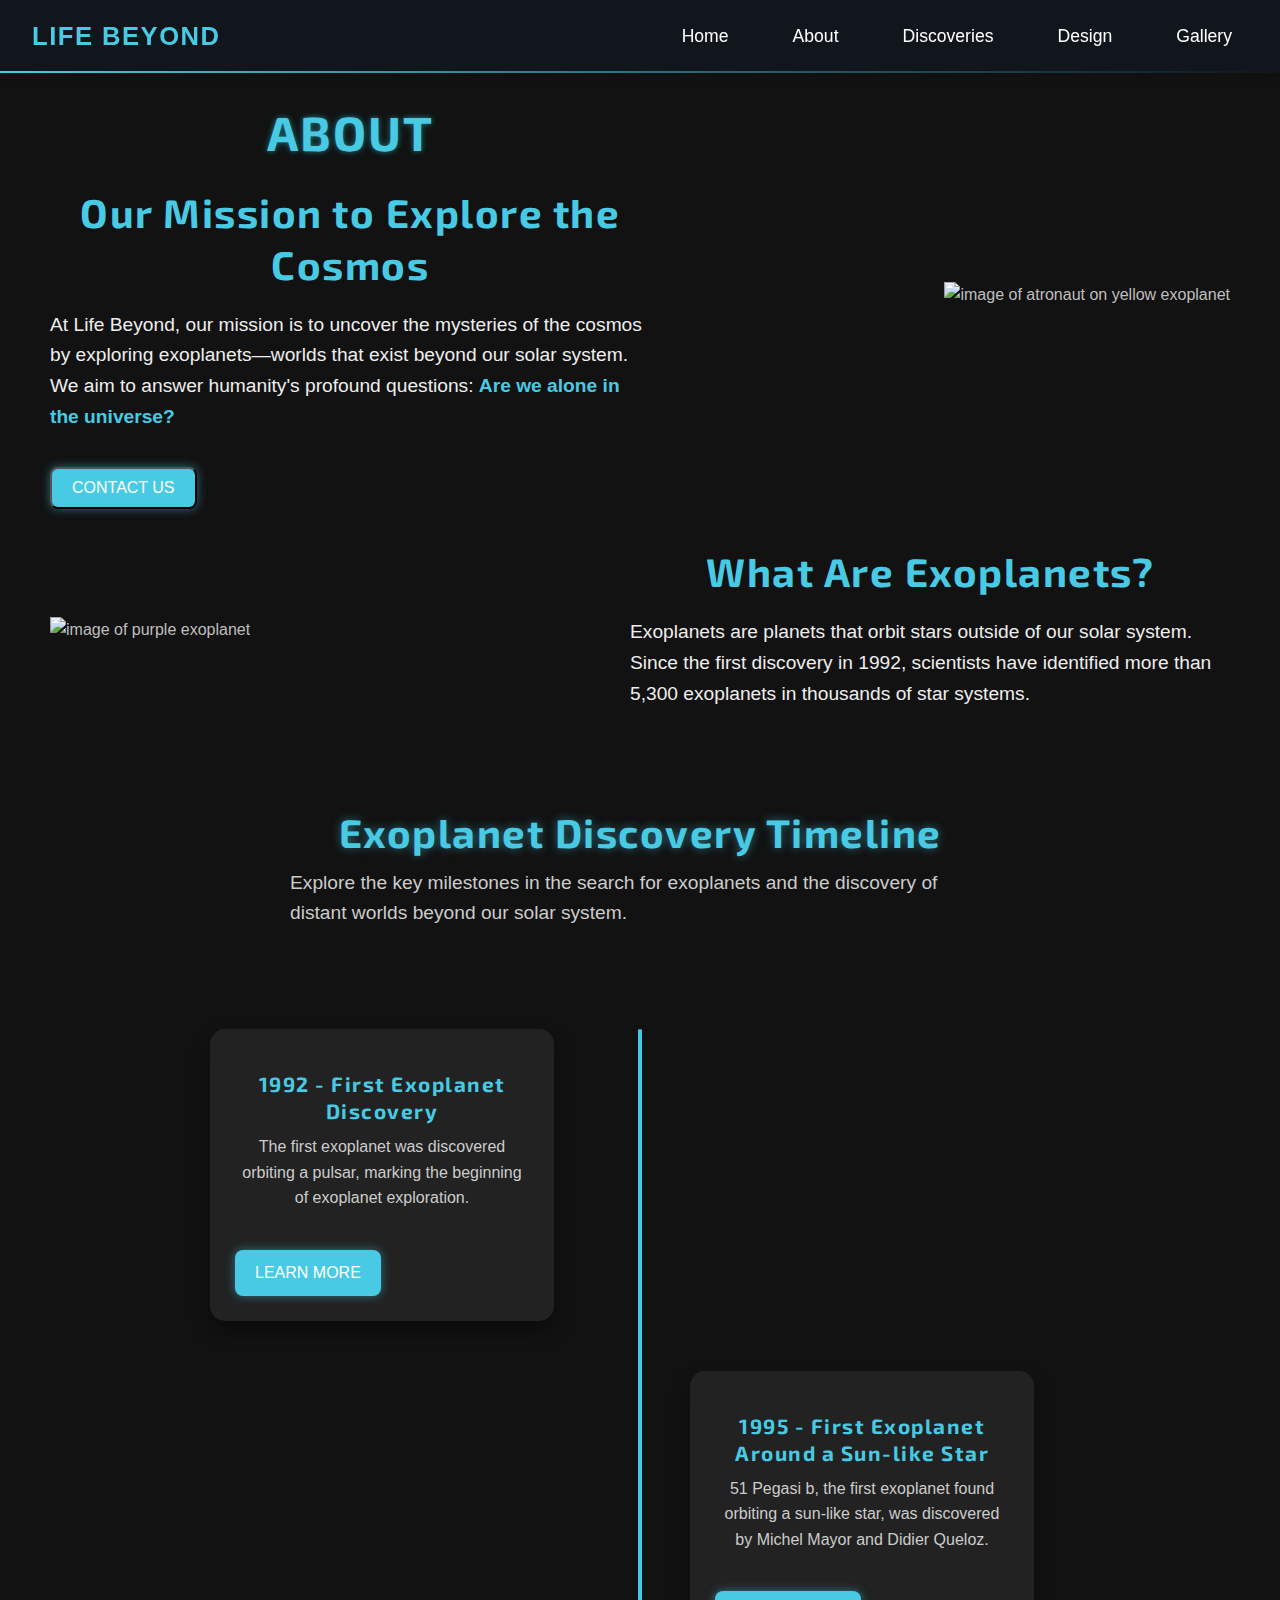
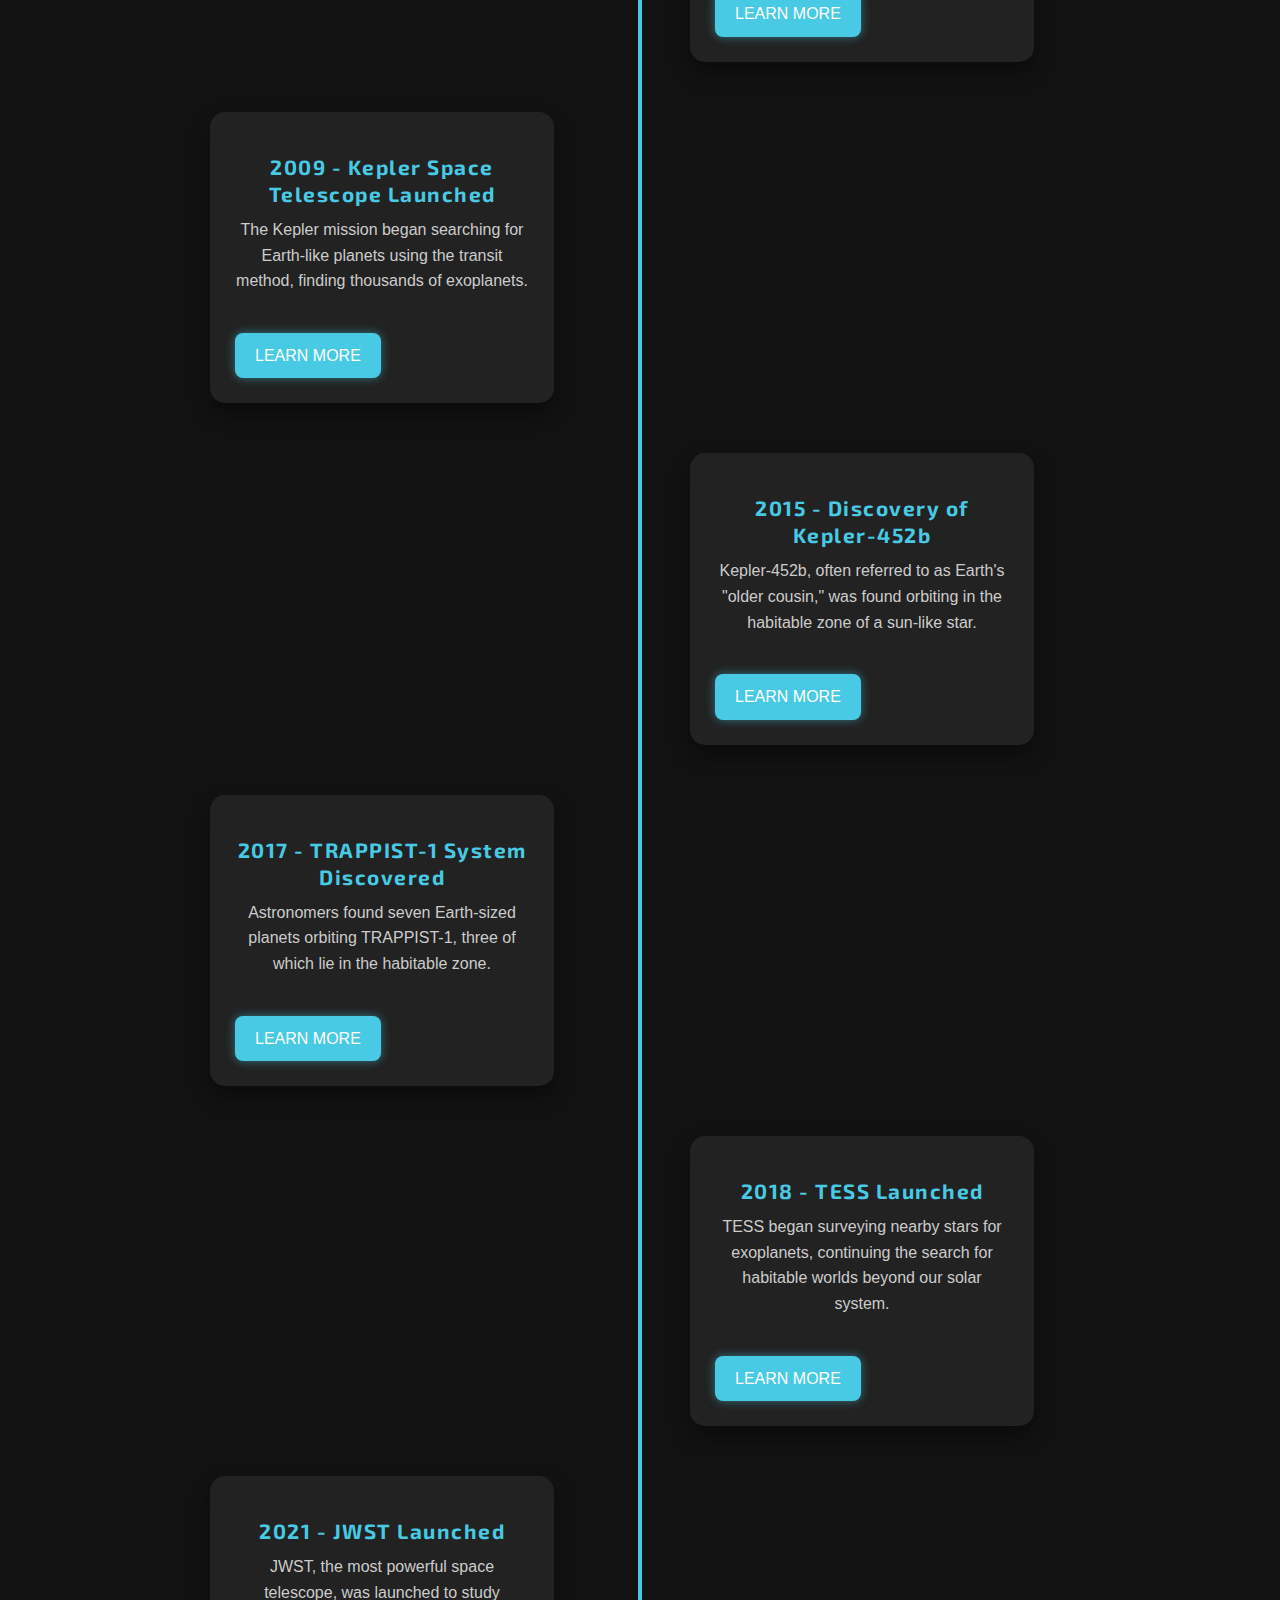
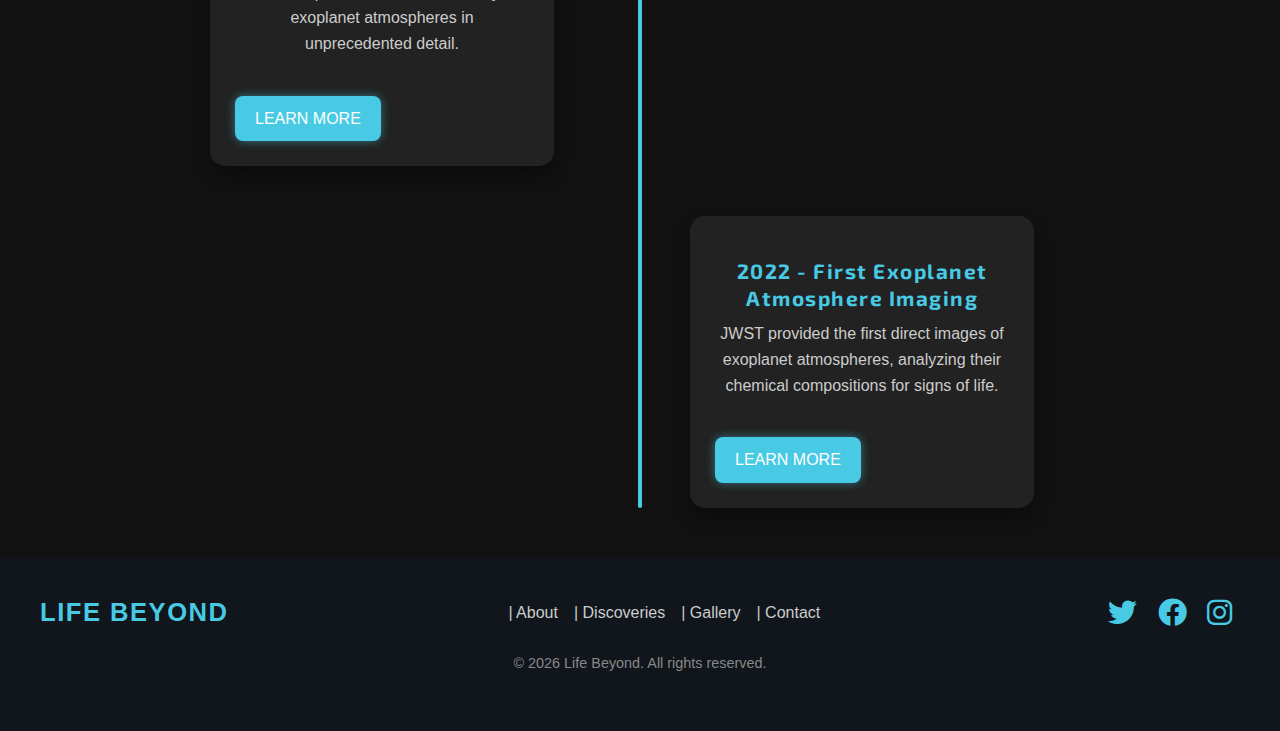
==== commit 3ea57941: "fixed semantics" ====
--- a/pages/about/index.html
+++ b/pages/about/index.html
@@ -33,8 +33,7 @@
                 <h1>About</h1>
                 <h2>Our Mission to Explore the Cosmos</h2>
                 <p>At Life Beyond, our mission is to uncover the mysteries of the cosmos by exploring exoplanets—worlds
-                    that exist beyond our solar system. We aim to answer humanity's profound questions:<strong> Are we
-                        alone in the universe?</strong></p>
+                    that exist beyond our solar system. We aim to answer humanity's profound questions: <span class="highlight">Are we alone in the universe?</span></p>
 
 
                 <!-- Contact Button to open the form modal -->
--- a/assets/css/styles.css
+++ b/assets/css/styles.css
@@ -140,6 +140,11 @@
   }
 }
 
+/* Class to replace <strong> styling */
+.highlight {
+  font-weight: bold;
+  color: #48cae4; /* Adjust color if needed */
+}
 /* General body paragraph styling */
 p {
   font-family: 'Roboto', sans-serif; /* Clean, modern font */
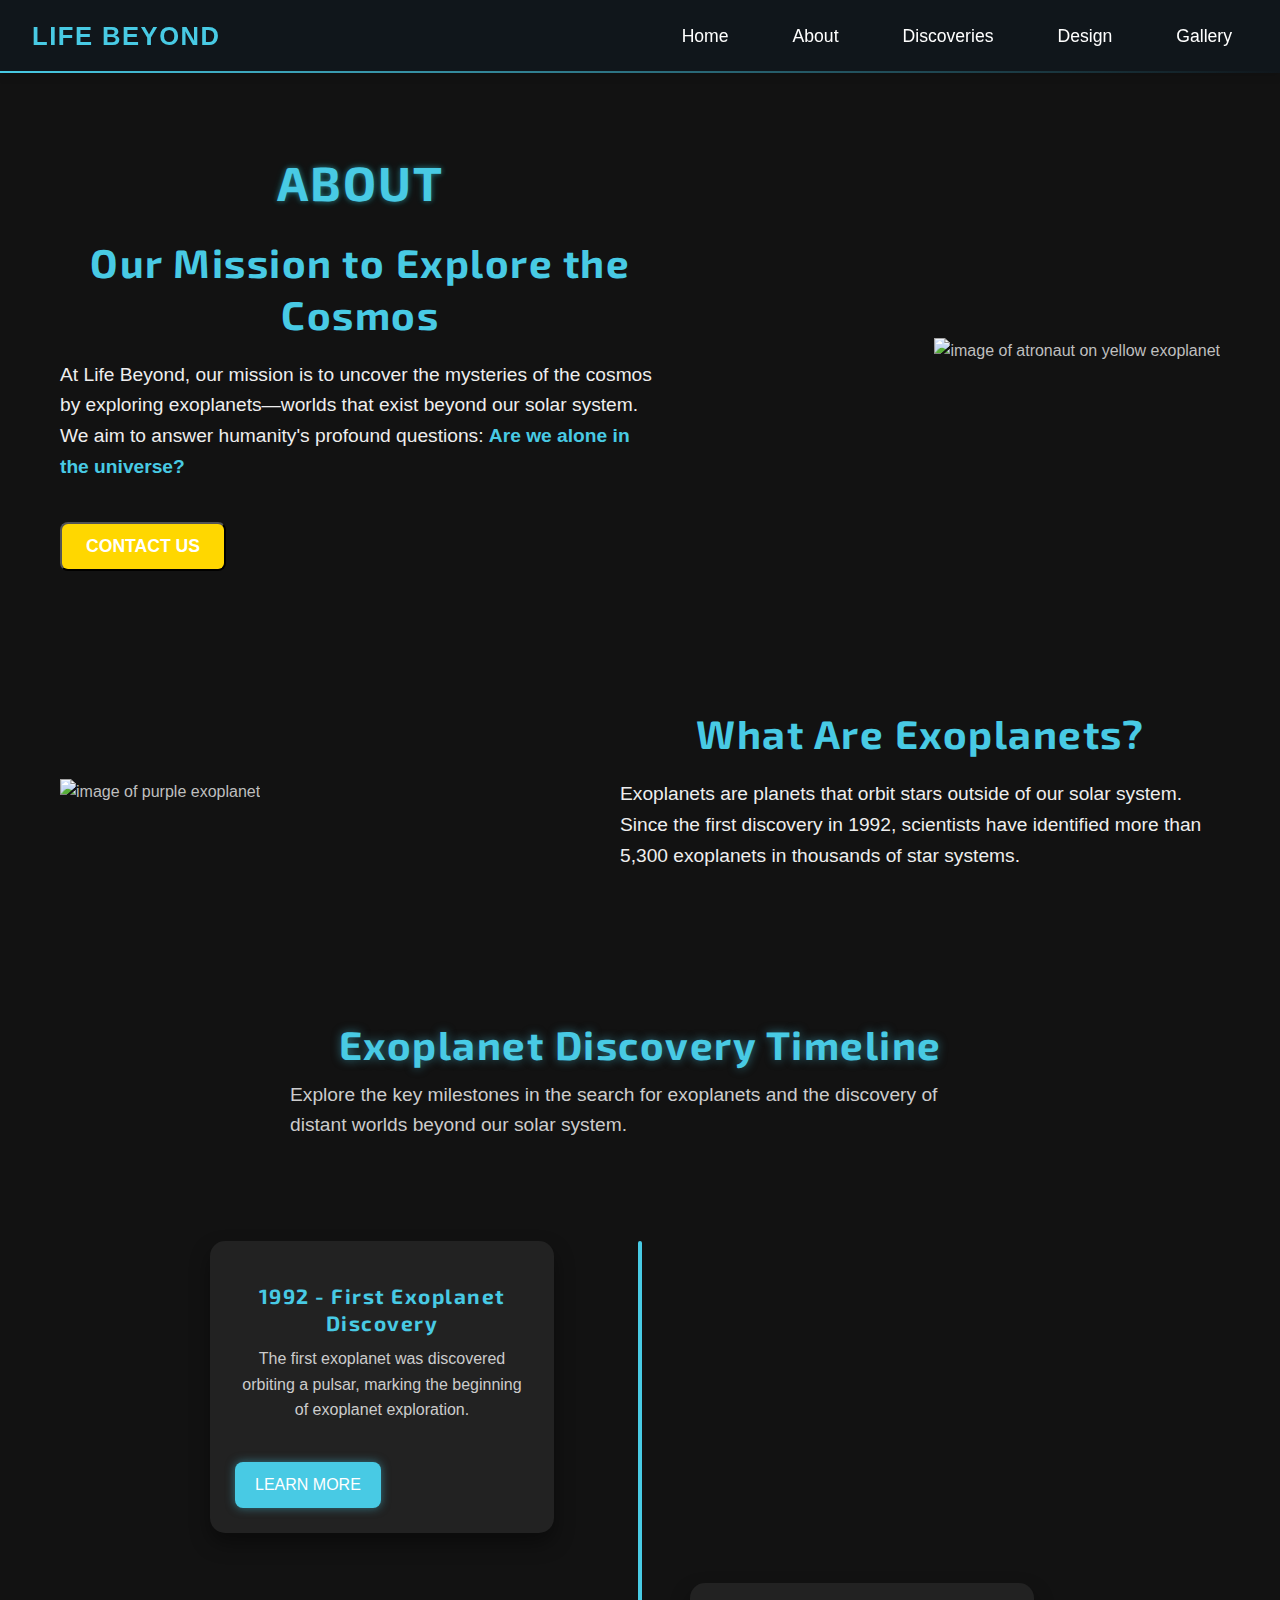
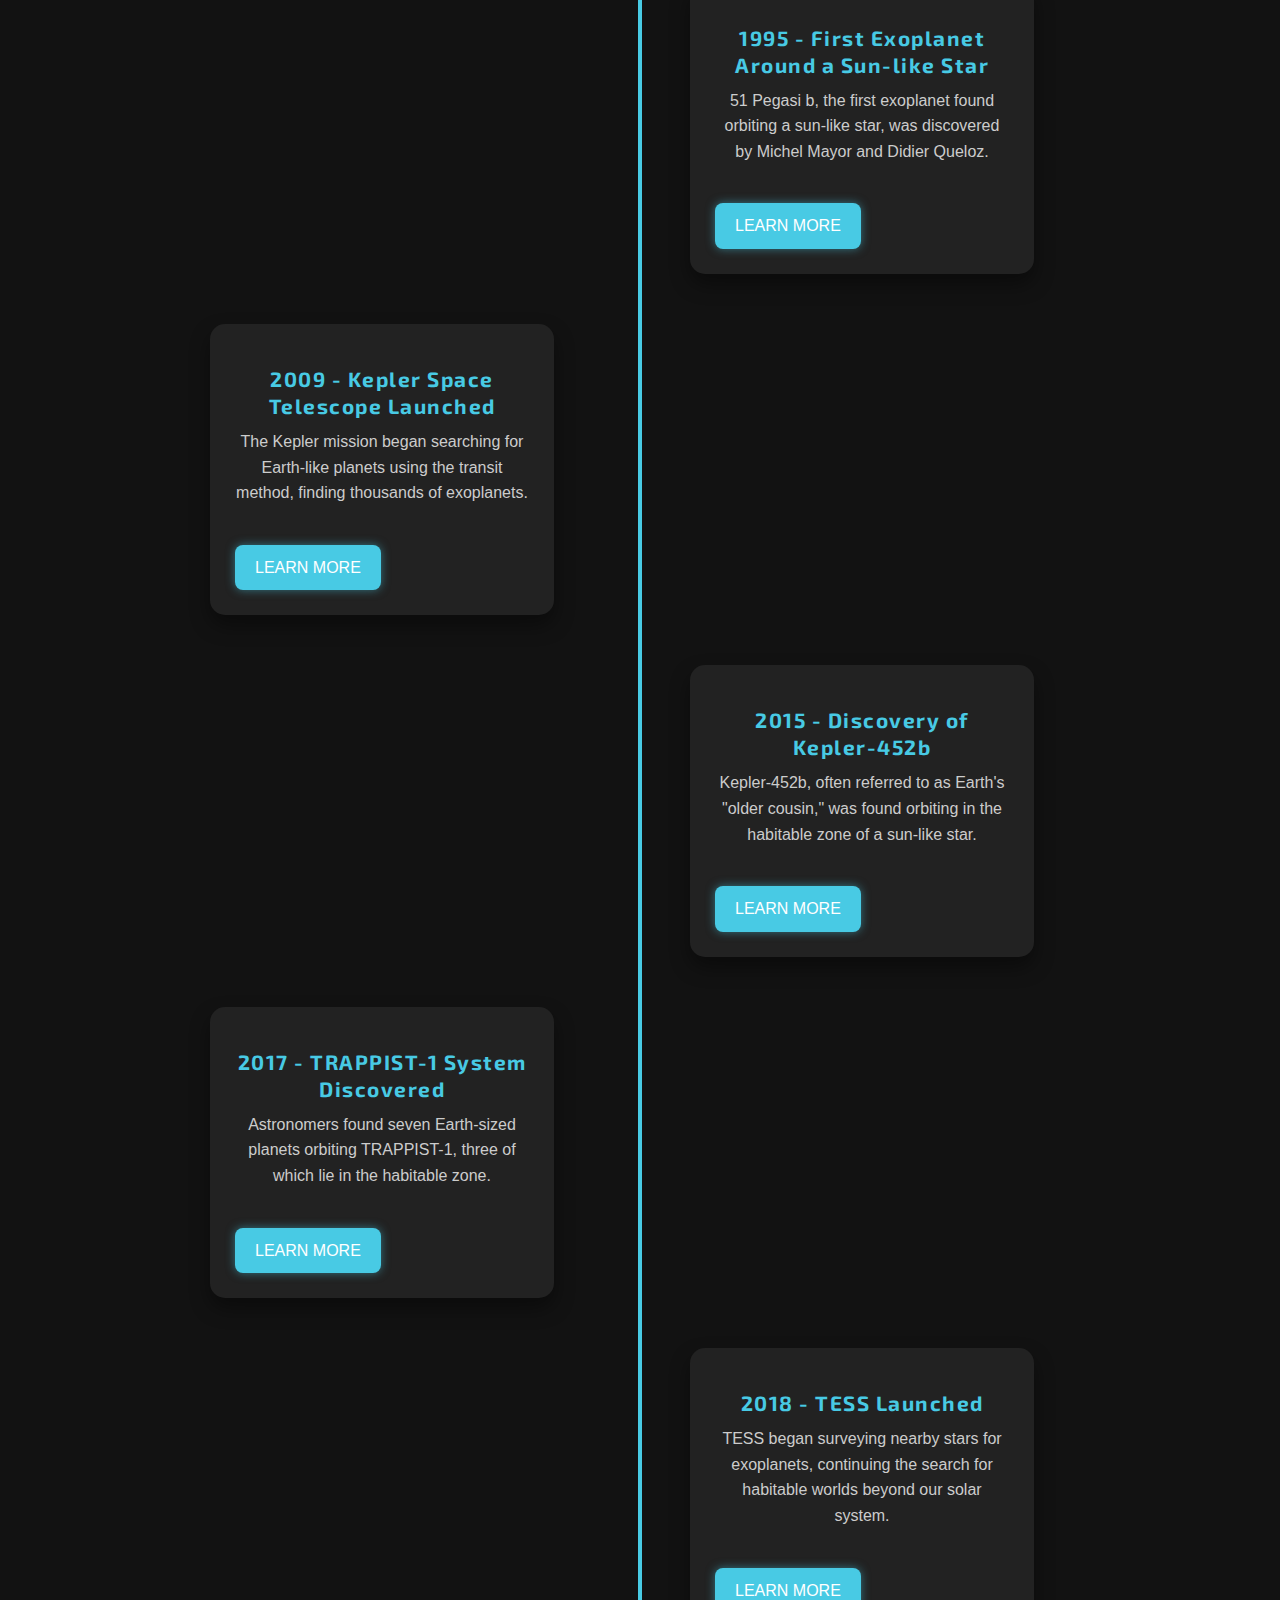
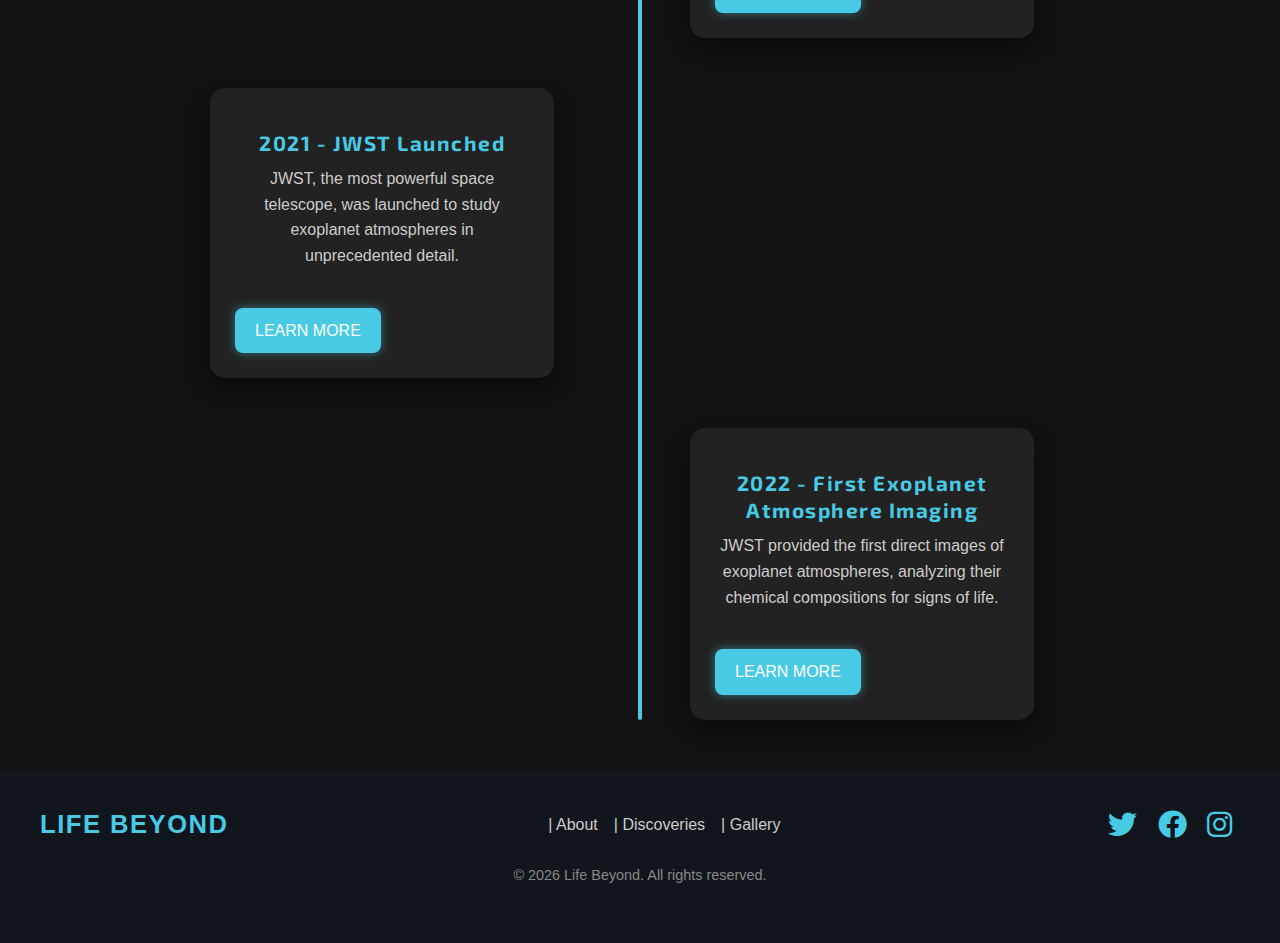
==== commit 2419e40a: "minor" ====
--- a/pages/about/index.html
+++ b/pages/about/index.html
@@ -37,7 +37,7 @@
 
 
                 <!-- Contact Button to open the form modal -->
-                <button id="openFormBtn" class="button cta-button" aria-label="Contact Us">Contact Us</button>
+                <button id="openFormBtn" class="contact-button" aria-label="Contact Us">Contact Us</button>
 
 
                 <!-- Modal for the form -->
--- a/assets/css/about-styles.css
+++ b/assets/css/about-styles.css
@@ -3,7 +3,7 @@
 /* Section layout styling for larger screens (default) */
 .section {
     display: flex;
-    padding: 10px 50px; 
+    padding: 60px 60px; 
     align-items: center;
     justify-content: space-between;
 }
@@ -41,7 +41,7 @@
 .contact-button {
     display: inline-block;
     padding: 12px 24px;
-    background-color: #48cae4;
+    background-color: #FFD700;
     color: white;
     text-transform: uppercase;
     font-weight: bold;
@@ -50,13 +50,14 @@
     margin-top: 20px;
     font-size: 1.1rem;
     transition: background-color 0.3s ease, transform 0.3s ease;
-  
+    cursor: pointer;
 }
 
 /* Hover Effect */
 .contact-button:hover {
-    transform: scale(1.1);
-    box-shadow: 0 0 10px rgba(72, 202, 228, 0.7);
+    transform: scale(1.05); /* Slightly increase size */
+    box-shadow: 0 6px 15px rgba(255, 215, 0, 0.8); /* More pronounced glow effect with yellow */
+    background-color: #FFC700; /* Slightly darker yellow on hover */
 }
 
 /* Responsive Button */
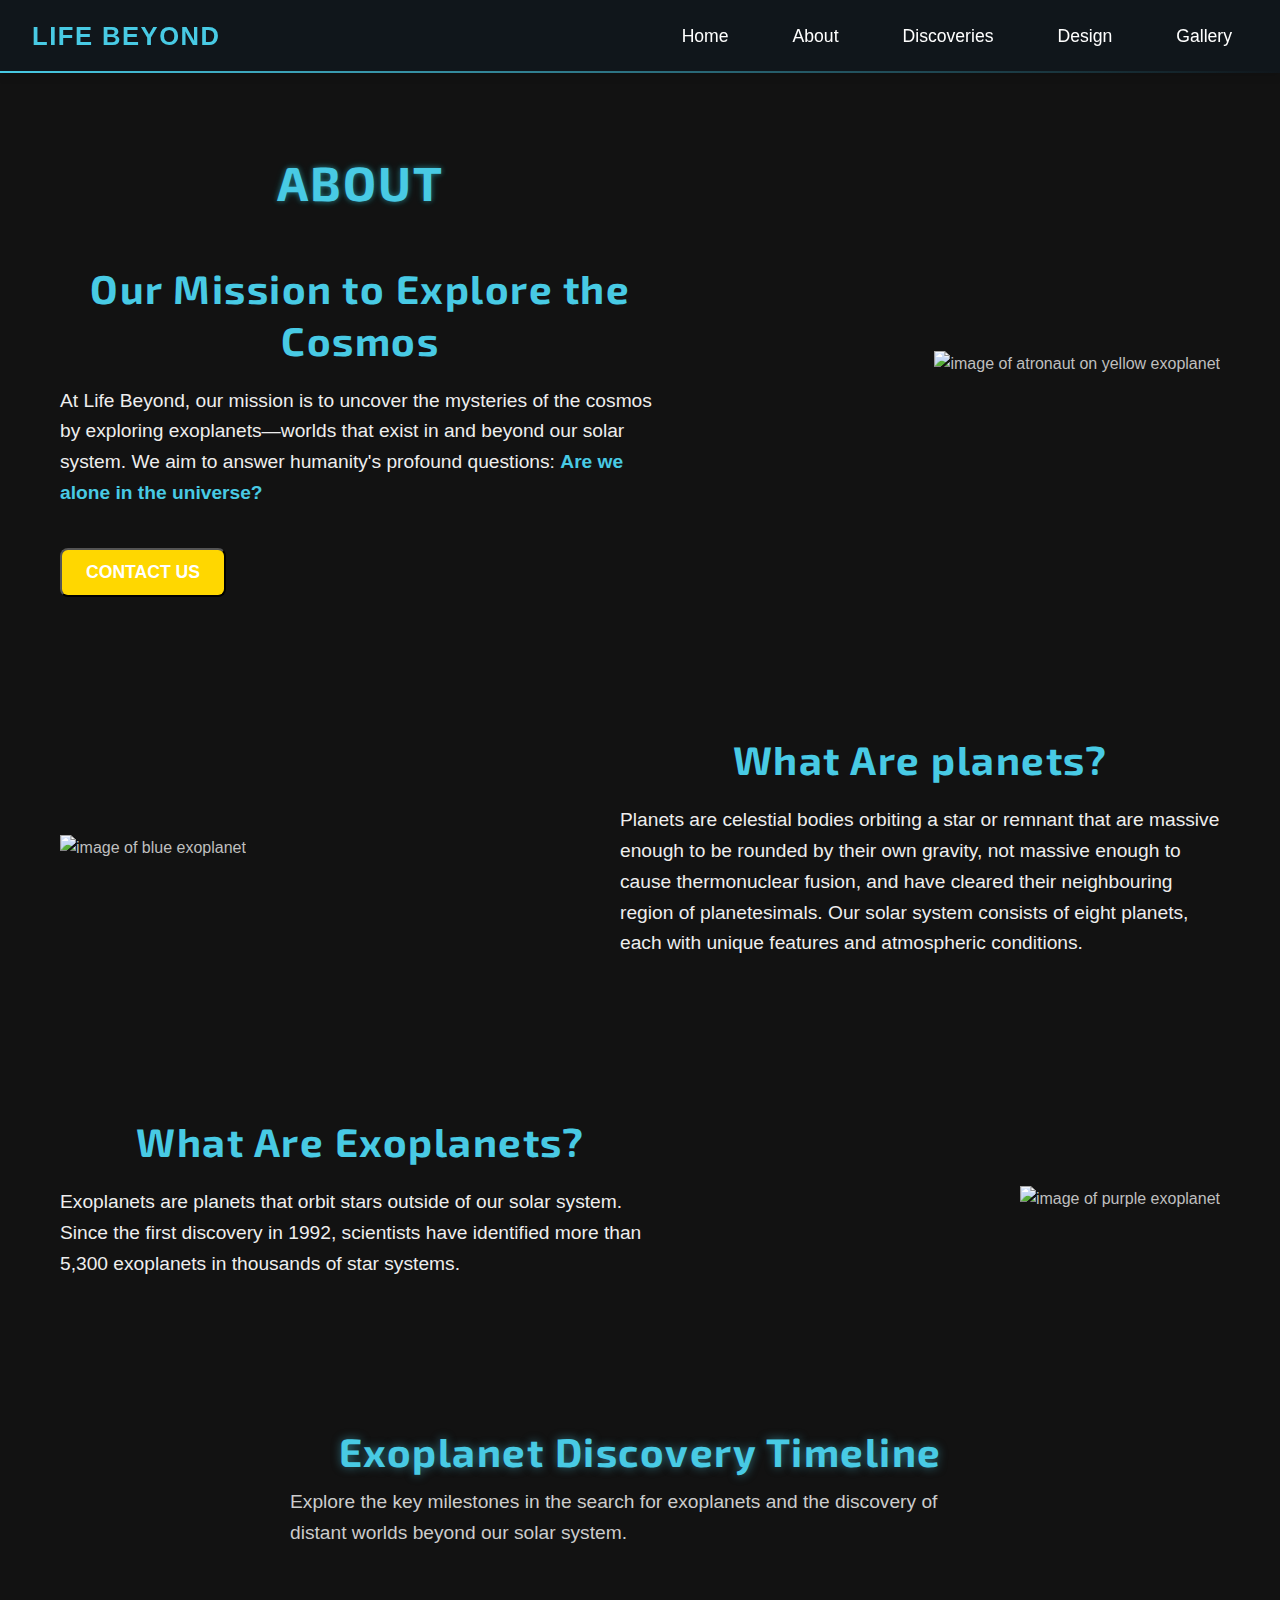
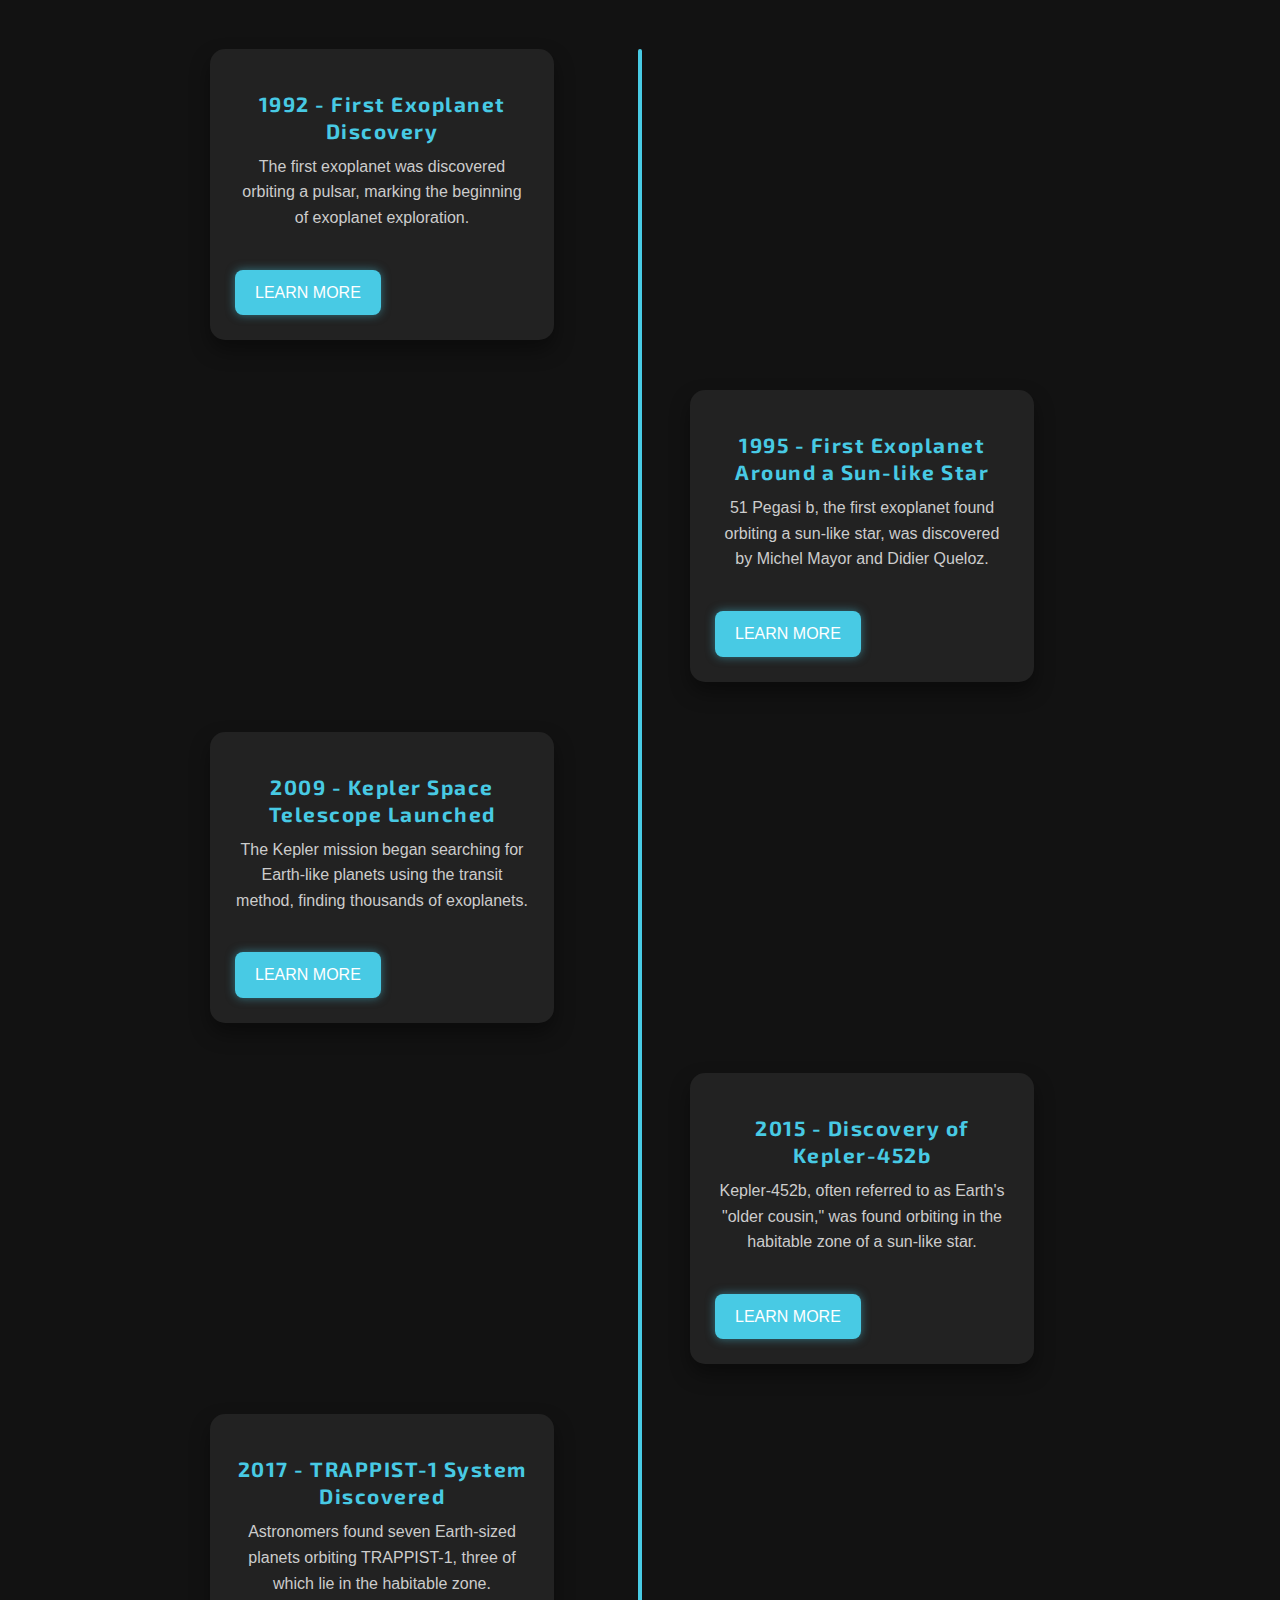
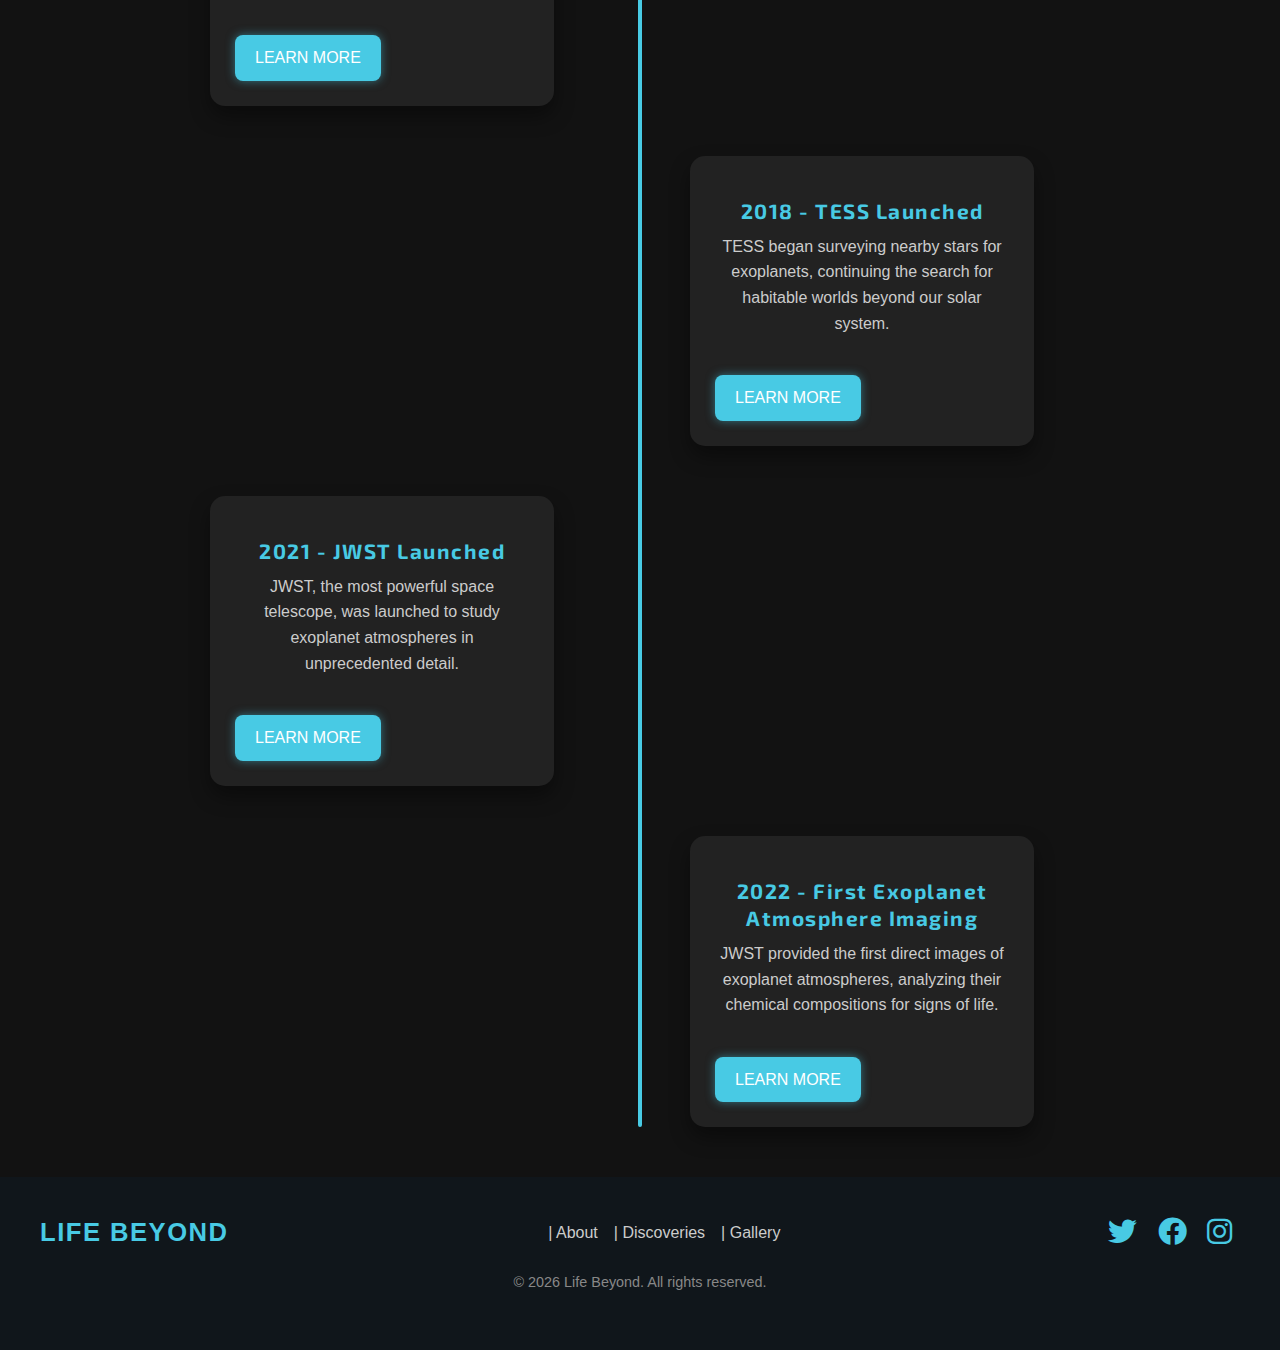
==== commit 173079b5: "Update index.html" ====
--- a/pages/about/index.html
+++ b/pages/about/index.html
@@ -33,7 +33,8 @@
                 <h1>About</h1>
                 <h2>Our Mission to Explore the Cosmos</h2>
                 <p>At Life Beyond, our mission is to uncover the mysteries of the cosmos by exploring exoplanets—worlds
-                    that exist beyond our solar system. We aim to answer humanity's profound questions: <span class="highlight">Are we alone in the universe?</span></p>
+                    that exist in and beyond our solar system. We aim to answer humanity's profound questions: <span
+                        class="highlight">Are we alone in the universe?</span></p>
 
 
                 <!-- Contact Button to open the form modal -->
@@ -93,7 +94,7 @@
             </div>
             <div class="section-image">
                 <figure>
-                    <img src="/WSOA3029A_2549309/assets/images/exoplanet2.png"
+                    <img src="/WSOA3029A_2549309/assets/images/astronault.png"
                         alt="image of atronaut on yellow exoplanet" class="milestone-image">
                     <!-- image credits-https://www.cleanpng.com/png-transitmethode-exoplanet-astronomy-6503883/ 
          or https://www.cleanpng.com/png-planet-water-planet-blue-planet-swirling-clouds-ov-8135178/download-png.html-->
@@ -101,9 +102,26 @@
 
             </div>
         </section>
-
-        <!-- Section 2: What Are Exoplanets -->
-        <section class="section reverse">
+ <!-- Section 2: What Are planets -->
+ <section class="section reverse ">
+    <div class="section-text">
+        <h2>What Are planets?</h2>
+        <p>Planets are celestial bodies orbiting a star or remnant that are massive enough to be rounded by
+            their own gravity, not massive enough to cause thermonuclear fusion, and have cleared their
+            neighbouring region of planetesimals. Our solar system consists of eight planets, each with unique
+            features and atmospheric conditions.</p>
+    </div>
+    <div class="section-image">
+
+        <figure>
+            <img src="/WSOA3029A_2549309/assets/images/exoplanet2.png"
+                        alt="image of blue exoplanet" class="milestone-image">
+                    <!-- image credits- https://www.cleanpng.com/png-planet-water-planet-blue-planet-swirling-clouds-ov-8135178/download-png.html-->
+                </figure>
+    </div>
+</section>
+        <!-- Section 3: What Are Exoplanets -->
+        <section class="section">
             <div class="section-text">
                 <h2>What Are Exoplanets?</h2>
                 <p>Exoplanets are planets that orbit stars outside of our solar system. Since the first discovery in
@@ -119,14 +137,15 @@
                     </figure>
             </div>
         </section>
-        <!-- Section 3: Timeline Introduction -->
+       
+        <!-- Section 4: Timeline Introduction -->
         <section class="timeline-intro">
             <h2>Exoplanet Discovery Timeline</h2>
             <p>Explore the key milestones in the search for exoplanets and the discovery of distant worlds beyond our
                 solar system.</p>
         </section>
 
-        <!-- Section 3: Timeline of Discoveries -->
+        <!-- Section 4: Timeline of Discoveries -->
         <section class="timeline">
             <div class="milestone left">
                 <h2>1992 - First Exoplanet Discovery</h2>
--- a/assets/css/about-styles.css
+++ b/assets/css/about-styles.css
@@ -7,7 +7,9 @@
     align-items: center;
     justify-content: space-between;
 }
-
+.section h1 {
+    margin-bottom: 50px; /* Increase bottom margin to add more space */
+}
 .section.reverse {
     flex-direction: row-reverse;
 }
